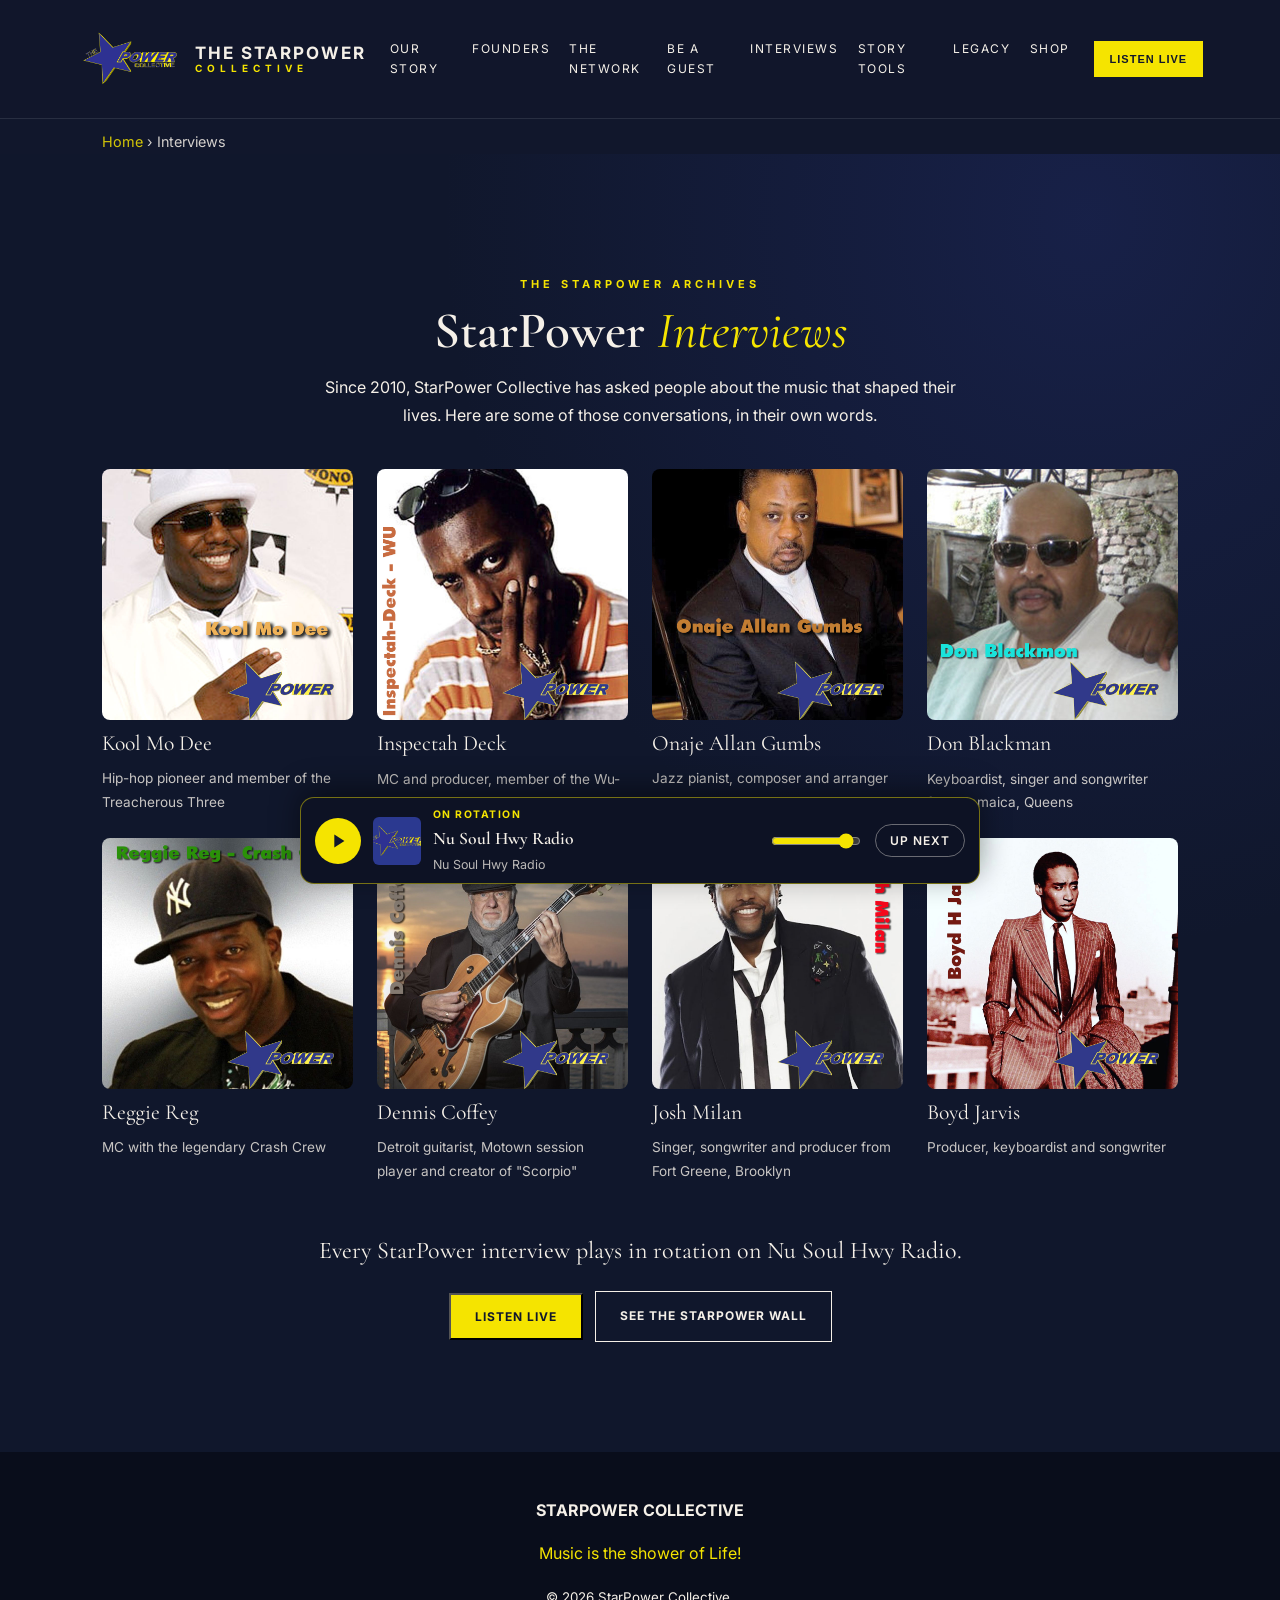
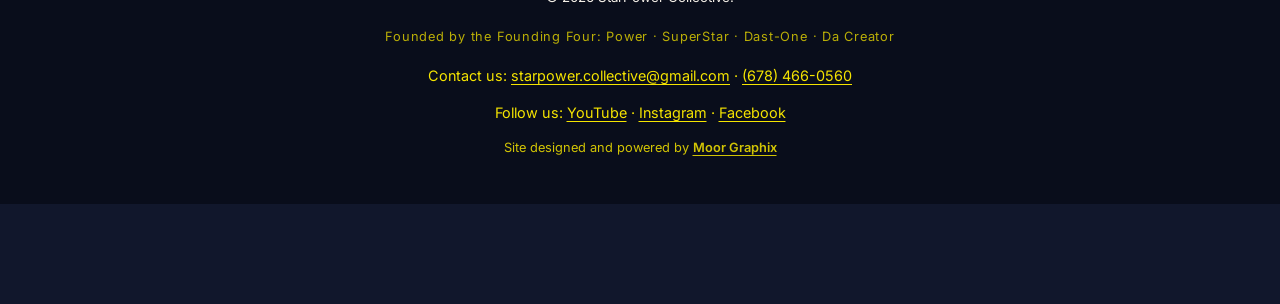
==== interviews/index.html @ 470904fc "Add Google verification file" ====
<!DOCTYPE html>
<html lang="en">
<head>
  <meta charset="UTF-8">
  <meta name="viewport" content="width=device-width, initial-scale=1">
  <title>Interviews | StarPower Collective</title>
  <meta name="description" content="StarPower Collective interviews with Kool Mo Dee, Inspectah Deck, Dennis Coffey, Don Blackman, Onaje Allan Gumbs and more: the music that shaped their lives, in their own words.">
  <link rel="canonical" href="https://starpowercollective.com/interviews/">
  <meta name="robots" content="index, follow, max-image-preview:large">
  <meta name="theme-color" content="#11172c">
  <meta property="og:type" content="website">
  <meta property="og:site_name" content="StarPower Collective">
  <meta property="og:url" content="https://starpowercollective.com/interviews/">
  <meta property="og:title" content="StarPower Collective Interviews">
  <meta property="og:description" content="StarPower Collective interviews with Kool Mo Dee, Inspectah Deck, Dennis Coffey, Don Blackman, Onaje Allan Gumbs and more: the music that shaped their lives, in their own words.">
  <meta property="og:image" content="https://starpowercollective.com/images/og-image.jpg">
  <meta name="twitter:card" content="summary_large_image">
  <meta name="twitter:title" content="StarPower Collective Interviews">
  <meta name="twitter:description" content="StarPower Collective interviews with Kool Mo Dee, Inspectah Deck, Dennis Coffey, Don Blackman, Onaje Allan Gumbs and more: the music that shaped their lives, in their own words.">
  <meta name="twitter:image" content="https://starpowercollective.com/images/og-image.jpg">
  <link rel="icon" type="image/png" href="/images/starp.png">
  <link rel="apple-touch-icon" href="/images/starp.png">
  <link rel="preconnect" href="https://fonts.googleapis.com">
  <link rel="preconnect" href="https://fonts.gstatic.com" crossorigin>
  <link href="https://fonts.googleapis.com/css2?family=Cormorant+Garamond:wght@400;600;700&family=Inter:wght@400;500;600;700&display=swap" rel="stylesheet">
  <link rel="stylesheet" href="/css/style.css">
  <link rel="stylesheet" href="/css/interviews.css">
  <script type="application/ld+json">
{
  "@context": "https://schema.org",
  "@graph": [
    {
      "@type": "CollectionPage",
      "@id": "https://starpowercollective.com/interviews/",
      "url": "https://starpowercollective.com/interviews/",
      "name": "StarPower Collective Interviews",
      "description": "StarPower Collective interviews with Kool Mo Dee, Inspectah Deck, Dennis Coffey, Don Blackman, Onaje Allan Gumbs and more: the music that shaped their lives, in their own words.",
      "isPartOf": {
        "@id": "https://starpowercollective.com/#website"
      }
    },
    {
      "@type": "ItemList",
      "itemListElement": [
        {
          "@type": "ListItem",
          "position": 1,
          "url": "https://starpowercollective.com/interviews/kool-mo-dee/",
          "name": "Kool Mo Dee"
        },
        {
          "@type": "ListItem",
          "position": 2,
          "url": "https://starpowercollective.com/interviews/inspectah-deck/",
          "name": "Inspectah Deck"
        },
        {
          "@type": "ListItem",
          "position": 3,
          "url": "https://starpowercollective.com/interviews/onaje-allan-gumbs/",
          "name": "Onaje Allan Gumbs"
        },
        {
          "@type": "ListItem",
          "position": 4,
          "url": "https://starpowercollective.com/interviews/don-blackman/",
          "name": "Don Blackman"
        },
        {
          "@type": "ListItem",
          "position": 5,
          "url": "https://starpowercollective.com/interviews/reggie-reg/",
          "name": "Reggie Reg"
        },
        {
          "@type": "ListItem",
          "position": 6,
          "url": "https://starpowercollective.com/interviews/dennis-coffey/",
          "name": "Dennis Coffey"
        },
        {
          "@type": "ListItem",
          "position": 7,
          "url": "https://starpowercollective.com/interviews/josh-milan/",
          "name": "Josh Milan"
        },
        {
          "@type": "ListItem",
          "position": 8,
          "url": "https://starpowercollective.com/interviews/boyd-jarvis/",
          "name": "Boyd Jarvis"
        }
      ]
    }
  ]
}
  </script>
</head>
<body class="guest-page-body">
  <header class="site-header">
    <a class="brand" href="/" aria-label="The StarPower Collective home">
      <img src="/images/star-power-logo.png" alt="StarPower Collective Logo" class="brand-logo">
      <span>THE STARPOWER <small>COLLECTIVE</small></span>
    </a>
    <button class="menu-toggle" aria-label="Open menu" aria-expanded="false">☰</button>
    <nav class="site-nav" aria-label="Main navigation">
      <a href="/#story">Our Story</a>
      <a href="/#founders">Founders</a>
      <a href="/#shows">The Network</a>
      <a href="/#be-a-guest">Be a Guest</a>
      <a href="/interviews/">Interviews</a>
      <a href="/#village">Story Tools</a>
      <a href="/#legacy">Legacy</a>
      <a href="/#shop">Shop</a>
    </nav>
    <button class="listen-live" type="button" data-radio-play>Listen Live</button>
  </header>
  <main>
    <nav class="guest-breadcrumb" aria-label="Breadcrumb"><a href="/">Home</a> <span aria-hidden="true">›</span> <span aria-current="page">Interviews</span></nav>
    <section class="guest-hub section" aria-labelledby="hub-title">
      <p class="eyebrow">THE STARPOWER ARCHIVES</p>
      <h1 id="hub-title">StarPower <em>Interviews</em></h1>
      <p class="guest-hub-intro">Since 2010, StarPower Collective has asked people about the music that shaped their lives. Here are some of those conversations, in their own words.</p>
      <ul class="guest-grid">
        <li class="guest-card">
          <a href="/interviews/kool-mo-dee/">
            <img src="/images/album-covers/KoolMoDee.jpg" alt="" width="1000" height="1000" loading="lazy">
            <span class="guest-card-name">Kool Mo Dee</span>
            <span class="guest-card-known">Hip-hop pioneer and member of the Treacherous Three</span>
          </a>
        </li>
        <li class="guest-card">
          <a href="/interviews/inspectah-deck/">
            <img src="/images/album-covers/Inspectah-Deck-WU.jpg" alt="" width="1000" height="1000" loading="lazy">
            <span class="guest-card-name">Inspectah Deck</span>
            <span class="guest-card-known">MC and producer, member of the Wu-Tang Clan</span>
          </a>
        </li>
        <li class="guest-card">
          <a href="/interviews/onaje-allan-gumbs/">
            <img src="/images/album-covers/Onaje-Allan-Gumbs.jpg" alt="" width="1000" height="1000" loading="lazy">
            <span class="guest-card-name">Onaje Allan Gumbs</span>
            <span class="guest-card-known">Jazz pianist, composer and arranger</span>
          </a>
        </li>
        <li class="guest-card">
          <a href="/interviews/don-blackman/">
            <img src="/images/album-covers/Don-Blackmon.jpg" alt="" width="1000" height="1000" loading="lazy">
            <span class="guest-card-name">Don Blackman</span>
            <span class="guest-card-known">Keyboardist, singer and songwriter from Jamaica, Queens</span>
          </a>
        </li>
        <li class="guest-card">
          <a href="/interviews/reggie-reg/">
            <img src="/images/album-covers/Reggie-Reg---Crash-Crew.jpg" alt="" width="1000" height="1000" loading="lazy">
            <span class="guest-card-name">Reggie Reg</span>
            <span class="guest-card-known">MC with the legendary Crash Crew</span>
          </a>
        </li>
        <li class="guest-card">
          <a href="/interviews/dennis-coffey/">
            <img src="/images/album-covers/Dennis-Coffey.jpg" alt="" width="1000" height="1000" loading="lazy">
            <span class="guest-card-name">Dennis Coffey</span>
            <span class="guest-card-known">Detroit guitarist, Motown session player and creator of &quot;Scorpio&quot;</span>
          </a>
        </li>
        <li class="guest-card">
          <a href="/interviews/josh-milan/">
            <img src="/images/album-covers/Josh-Milan.jpg" alt="" width="1000" height="1000" loading="lazy">
            <span class="guest-card-name">Josh Milan</span>
            <span class="guest-card-known">Singer, songwriter and producer from Fort Greene, Brooklyn</span>
          </a>
        </li>
        <li class="guest-card">
          <a href="/interviews/boyd-jarvis/">
            <img src="/images/album-covers/Boyd-H-Jarvis.jpg" alt="" width="1000" height="1000" loading="lazy">
            <span class="guest-card-name">Boyd Jarvis</span>
            <span class="guest-card-known">Producer, keyboardist and songwriter</span>
          </a>
        </li>
      </ul>
      <div class="guest-cta">
        <p>Every StarPower interview plays in rotation on Nu Soul Hwy Radio.</p>
        <button class="btn btn-gold" type="button" data-radio-play>Listen Live</button>
        <a class="btn btn-outline" href="/#wall">See the StarPower Wall</a>
      </div>
    </section>
  </main>
  <footer class="footer">
    <strong>STARPOWER COLLECTIVE</strong>
    <p>Music is the shower of Life!</p>
    <small>© <span id="year"></span> StarPower Collective.</small>
    <p class="founders-footer">Founded by the Founding Four: Power · SuperStar · Dast-One · Da Creator</p>
    <p class="footer-contact">Contact us: <a href="mailto:starpower.collective@gmail.com">starpower.collective@gmail.com</a> · <a href="tel:+16784660560">(678) 466-0560</a></p>
    <p class="footer-social">Follow us:
      <a href="https://www.youtube.com/@StarPowerCollective" target="_blank" rel="noopener">YouTube</a> ·
      <a href="https://www.instagram.com/starpower.collective_inc/" target="_blank" rel="noopener">Instagram</a> ·
      <a href="https://www.facebook.com/starpower.collective" target="_blank" rel="noopener">Facebook</a>
    </p>
    <p class="footer-credit">Site designed and powered by <a href="https://moorgraphix.com" target="_blank" rel="noopener">Moor Graphix</a></p>
  </footer>
  <aside class="np-bar" id="np-bar" aria-label="Nu Soul Hwy Radio player">
    <div class="np-panel" id="np-panel" hidden>
      <p class="np-panel-label">Up next</p>
      <p class="np-next">Loading…</p>
      <p class="np-panel-label">Recently played</p>
      <ol class="np-history"></ol>
      <a class="np-direct" href="https://streamer.radio.co/s8dd253f7b/listen" target="_blank" rel="noopener">Open the stream in a new tab</a>
    </div>
    <div class="np-main">
      <button class="np-play" type="button" aria-pressed="false" aria-label="Play Nu Soul Hwy Radio">
        <svg class="np-icon-play" viewBox="0 0 24 24" aria-hidden="true"><path d="M8 5v14l11-7z"/></svg>
        <svg class="np-icon-pause" viewBox="0 0 24 24" aria-hidden="true"><path d="M6 5h4v14H6zM14 5h4v14h-4z"/></svg>
      </button>
      <img class="np-art" src="/images/star-power-logo.png" alt="Nu Soul Hwy Radio logo" width="56" height="56">
      <div class="np-info">
        <p class="np-meta"><span class="np-badge">On Rotation</span><span class="np-eq" aria-hidden="true"><i></i><i></i><i></i></span></p>
        <p class="np-title">Nu Soul Hwy Radio</p>
        <p class="np-sub">Loading what's playing…</p>
      </div>
      <label class="np-vol-wrap"><span class="sr-only">Volume</span>
        <input class="np-volume" type="range" min="0" max="1" step="0.05" value="0.9">
      </label>
      <button class="np-toggle" type="button" aria-expanded="false" aria-controls="np-panel">Up next</button>
    </div>
    <p class="np-status sr-only" aria-live="polite"></p>
  </aside>
  <script>
    document.getElementById("year").textContent = new Date().getFullYear();
    (() => {
      const b = document.querySelector(".menu-toggle"), n = document.querySelector(".site-nav");
      if (!b || !n) return;
      b.addEventListener("click", () => {
        const open = n.classList.toggle("open");
        b.setAttribute("aria-expanded", String(open));
        b.setAttribute("aria-label", open ? "Close menu" : "Open menu");
      });
    })();
  </script>
  <script src="/js/radio-player.js" defer></script>
</body>
</html>
---- css/style.css ----
:root {
  --navy: #11172c;
  --royal: #2b3990;
  --gold: #f5e400;
  --ivory: #f5f0e8;
  --charcoal: #1e2832;
  --heading: "Cormorant Garamond", Georgia, serif;
  --body: "Inter", Arial, sans-serif;
}

.next-show-card {
  width: min(100%, 470px);
  margin-top: 28px;
  padding: 16px 18px;
  border: 1px solid rgba(245, 228, 0, .45);
  background: rgba(9, 13, 29, .72);
}

.next-show-card .eyebrow {
  margin: 0;
  font-size: 10px;
  letter-spacing: 2px;
}

.next-show-status {
  margin: 8px 0;
  font-weight: 600;
}

.next-show-reminder {
  color: var(--gold);
  font-size: 13px;
  font-weight: 700;
  text-decoration: underline;
  text-underline-offset: 3px;
}

.next-show-note {
  display: block;
  margin-top: 6px;
  color: #c9ccdc;
  font-size: 12px;
}

.show-countdown {
  display: flex;
  flex-wrap: wrap;
  gap: 6px 16px;
  margin: 12px 0;
  font-size: 12px;
}

.show-countdown strong { color: var(--gold); }

* { box-sizing: border-box; }

html { scroll-behavior: smooth; }

body {
  margin: 0;
  background: var(--navy);
  color: var(--ivory);
  font-family: var(--body);
  line-height: 1.7;
}

a { color: inherit; text-decoration: none; }

.site-header {
  position: fixed;
  z-index: 100;
  top: 0;
  left: 0;
  width: 100%;
  padding: 18px 6%;
  display: flex;
  justify-content: space-between;
  align-items: center;
  gap: 24px;
  background: rgba(17,23,44,.94);
  backdrop-filter: blur(14px);
  border-bottom: 1px solid rgba(255,255,255,.1);
}

.brand {
  display: flex;
  align-items: center;
  gap: 12px;
  font-size: 17px;
  font-weight: 700;
  letter-spacing: 2px;
  line-height: 1.1;
}

.brand small {
  display: block;
  font-size: 10px;
  letter-spacing: 5px;
  color: var(--gold);
}

.brand-star { color: var(--gold); font-size: 32px; }

.site-nav {
  display: flex;
  flex: 1;
  justify-content: flex-end;
  gap: clamp(12px, 1.5vw, 24px);
}

.site-nav a {
  font-size: 12px;
  text-transform: uppercase;
  letter-spacing: 1.5px;
}

.site-nav a:hover { color: var(--gold); }

.listen-live {
  flex: 0 0 auto;
  padding: 12px 16px;
  border: 0;
  cursor: pointer;
  background: var(--gold);
  color: #11172c;
  font-size: 11px;
  font-weight: 800;
  letter-spacing: 1px;
  text-align: center;
  text-transform: uppercase;
}

.listen-live:hover { background: white; }
.listen-live:focus-visible { outline: 3px solid white; outline-offset: 3px; }

.btn[data-radio-play] {
  font-family: inherit;
  cursor: pointer;
}

.menu-toggle {
  display: none;
  background: none;
  color: white;
  border: 0;
  font-size: 26px;
  cursor: pointer;
}

.hero {
  min-height: 100svh;
  display: flex;
  align-items: center;
  position: relative;
  padding: 195px 8% 100px;
  background:
  linear-gradient(
    90deg,
    rgba(9, 13, 29, 0.92) 0%,
    rgba(9, 13, 29, 0.72) 45%,
    rgba(9, 13, 29, 0.30) 100%
  ),
  url("../images/banner-2.jpg");
}

.hero-content { max-width: 850px; }

.eyebrow {
  color: var(--gold);
  letter-spacing: 4px;
  font-size: 11px;
  font-weight: 700;
  text-transform: uppercase;
}

h1, h2, h3 {
  font-family: var(--heading);
  line-height: 1.04;
}

h1 {
  font-size: clamp(64px, 9vw, 138px);
  margin: 22px 0;
  font-weight: 600;
}

h2 {
  font-size: clamp(48px, 6vw, 88px);
  margin: 15px 0 30px;
  font-weight: 600;
}

h1 em, h2 em {
  color: var(--gold);
  font-weight: 400;
}

.hero-lead {
  font-family: var(--heading);
  font-size: clamp(27px, 3vw, 43px);
}

.hero-description {
  max-width: 520px;
  color: #c9ccdc;
}

.hero-actions {
  display: flex;
  flex-wrap: wrap;
  gap: 16px;
  margin-top: 35px;
}

.btn {
  display: inline-block;
  padding: 14px 24px;
  font-size: 12px;
  font-weight: 700;
  letter-spacing: 1px;
  text-transform: uppercase;
  transition: .25s;
}

.btn-gold { background: var(--gold); color: #11172c; }
.btn-gold:hover { background: white; }

.btn-outline { border: 1px solid #aaa; }
.btn-outline:hover { background: white; color: var(--navy); }

.hero-bottom {
  position: absolute;
  bottom: 28px;
  left: 8%;
  color: #b8bed4;
  font-size: 10px;
  letter-spacing: 3px;
}

.section { padding: 110px 8%; }

.intro {
  background: var(--ivory);
  color: var(--navy);
  text-align: center;
}

.intro p:not(.eyebrow) {
  max-width: 680px;
  margin: 15px auto;
}

.intro .eyebrow { color: var(--royal); }

.text-link {
  display: inline-block;
  margin-top: 25px;
  color: var(--royal);
  font-weight: 700;
}

.network { background: #161d36; }

.cards {
  display: grid;
  grid-template-columns: repeat(3, 1fr);
  gap: 20px;
  margin-top: 50px;
}

.show-card {
  min-height: 300px;
  padding: 35px;
  background: #242e4c;
  border-top: 3px solid var(--gold);
  transition: transform .3s;
}

.show-card:hover { transform: translateY(-7px); }

.card-number {
  color: var(--gold);
  font-size: 11px;
  letter-spacing: 2px;
}

.show-card h3 { font-size: 38px; }

.show-card p { color: #c5c9d8; }

.legacy {
  background:
    linear-gradient(90deg, rgba(13,18,34,.97), rgba(13,18,34,.8)),
    radial-gradient(circle at 80% 50%, #66532c, transparent 55%);
}

.legacy-inner { max-width: 720px; }

.legacy-inner p:not(.eyebrow) {
  max-width: 570px;
  margin-bottom: 35px;
}

.contact {
  background: var(--ivory);
  color: var(--navy);
  text-align: center;
}

.contact .eyebrow { color: var(--royal); }
.contact h2 em { color: var(--royal); }

.footer {
  padding: 45px 8%;
  text-align: center;
  background: #090d1b;
}

.footer p { color: var(--gold); }

@media (max-width: 900px) {
  .site-header {
    gap: 12px;
    padding: 12px 4%;
  }

  .brand { gap: 8px; }
  .brand-logo { height: 48px; }
  .brand small { letter-spacing: 3px; }

  .menu-toggle {
    display: block;
    order: 3;
    padding: 4px;
    font-size: 24px;
  }

  .listen-live {
    order: 2;
    margin-left: auto;
    padding: 10px 12px;
    font-size: 10px;
  }

  .site-nav {
    display: none;
    position: absolute;
    top: 100%;
    left: 0;
    width: 100%;
    padding: 30px;
    background: var(--navy);
    flex-direction: column;
  }

  .site-nav.open { display: flex; }

  .cards { grid-template-columns: 1fr; }

  .section { padding: 75px 7%; }

  .hero {
    padding: 175px 7% 110px;
  }
}

@media (max-width: 600px) {
  .site-header { padding: 10px 4%; }
  .brand { font-size: 13px; letter-spacing: 1px; }
  .brand small { font-size: 9px; letter-spacing: 2.5px; }
  .brand-logo { height: 42px; max-width: 60px; }

  .hero { padding-top: 125px; }
}

@media (prefers-reduced-motion: reduce) {
  html { scroll-behavior: auto; }
  *, *::before, *::after { transition: none !important; }
}
.brand-logo {
  width: auto;
  height: 82px;
  max-width: 180px;
  object-fit: contain;
}

section[id] { scroll-margin-top: 110px; }

@media (max-width: 600px) {
  .brand-logo {
    height: 42px;
    max-width: 140px;
  }
}
/* STARPOWER INTERVIEW ARCHIVE */

.archive {
  background: #0d1428;
  color: var(--ivory);
}

.archive-heading {
  display: flex;
  justify-content: space-between;
  align-items: end;
  gap: 40px;
  margin-bottom: 45px;
}

.archive-heading h2 {
  margin-bottom: 0;
}

.archive-intro {
  max-width: 370px;
  color: #b9c0d2;
}

.sr-only {
  position: absolute;
  width: 1px;
  height: 1px;
  padding: 0;
  margin: -1px;
  overflow: hidden;
  clip: rect(0, 0, 0, 0);
  white-space: nowrap;
  border: 0;
}

@media (max-width: 800px) {
  .archive-heading {
    flex-direction: column;
    align-items: start;
  }

}
.featured-video {
  background: #151c33;
}

.video-container {
  width: 100%;
  max-width: 1100px;
  aspect-ratio: 16 / 9;
  margin: 35px auto;
}

.video-container iframe {
  width: 100%;
  height: 100%;
  border: 0;
}

/* ==========================================
   STARPOWER — COSMIC PORTRAIT GALLERY
   ========================================== */

.hero-gallery {
  position: absolute;
  top: 50%;
  right: 3%;
  transform: translateY(-43%);
  width: min(38vw, 520px);
  z-index: 2;
  pointer-events: none;
}

.hero-gallery[hidden] {
  display: none !important;
}

/* Borderless portrait floating over the stars */


.hero-gallery-frame {
  -webkit-mask-image: radial-gradient(
    ellipse 75% 70% at 50% 45%,
    black 10%,
    rgba(0, 0, 0, 0.85) 30%,
    rgba(0, 0, 0, 0.55) 50%,
    rgba(0, 0, 0, 0.20) 70%,
    transparent 75%
  );

  mask-image: radial-gradient(
    ellipse 75% 70% at 50% 45%,
    black 10%,
    rgba(0, 0, 0, 0.85) 30%,
    rgba(0, 0, 0, 0.55) 50%,
    rgba(0, 0, 0, 0.20) 70%,
    transparent 75%
  );
}


/* Original photographs remain unchanged */

#hero-portrait {
  display: block;
  width: 100%;
  height: 100%;
  object-fit: contain;
  object-position: center;

  opacity: 0;
  transform: scale(1.035);

  transition:
    opacity 1.4s ease-in-out,
    transform 5.5s ease-out;
}

#hero-portrait.visible {
  opacity: 1;
  transform: scale(1);
}

/* Subtle cinematic shading */

.hero-gallery-shade {
  position: absolute;
  inset: 0;
  background: linear-gradient(
    to bottom,
    transparent 55%,
    rgba(9,13,29,.25) 100%
  );
  pointer-events: none;
}

/* Guest name and archive identity */

.hero-gallery-caption {
  position: relative;
  z-index: 3;
  text-align: center;
  margin-top: -38px;
}

.hero-gallery-label {
  display: block;
  color: var(--gold);
  font-size: 10px;
  font-weight: 700;
  letter-spacing: 3px;
  text-transform: uppercase;
  text-shadow: 0 2px 12px rgba(0,0,0,.8);
}

#hero-guest-name {
  margin: 7px 0;
  font-family: var(--heading);
  font-size: clamp(34px, 3.5vw, 54px);
  font-weight: 500;
  line-height: 1.1;
  color: var(--ivory);
  text-shadow: 0 3px 18px rgba(0,0,0,.9);
}

.hero-gallery-line {
  display: block;
  width: 70px;
  height: 2px;
  margin: 15px auto;
  background: var(--gold);
}

/* Keep the main message above the portraits */

.hero-content {
  position: relative;
  z-index: 3;
  max-width: 58%;
}

/* Tablet and mobile */

@media (max-width: 900px) {
  .hero {
    flex-direction: column;
    align-items: flex-start;
    padding-bottom: 110px;
  }

  .hero-content {
    max-width: 100%;
  }

  .hero-gallery {
    position: relative;
    top: auto;
    right: auto;
    transform: none;
    width: min(100%, 420px);
    margin: 35px auto 0;
  }

  .hero-gallery-caption {
    margin-top: -25px;
  }
}

/* Accessibility */

@media (prefers-reduced-motion: reduce) {
  #hero-portrait {
    transition: none;
    transform: none;
  }
}

/* ===================================
   STARPOWER — THE VILLAGE GATEWAY
=================================== */

.village-gateway {
  background: #10182c;
  color: var(--ivory);
}

.village-heading {
  max-width: 850px;
  margin: 0 auto 55px;
  text-align: center;
}

.village-heading h2 {
  margin-bottom: 20px;
}

.village-heading > p:last-child {
  color: #c9ccdc;
}

.village-paths {
  display: grid;
  grid-template-columns: repeat(2, minmax(0, 1fr));
  gap: 28px;
}

.village-card {
  min-width: 0;
  background: #202a44;
  border: 1px solid rgba(245,228,0,.16);
  overflow: hidden;
  transition: transform .3s, border-color .3s;
}

.village-card:hover {
  transform: translateY(-5px);
  border-color: var(--gold);
}

.village-card-art {
  min-height: 215px;
  padding: 24px;
  display: flex;
  flex-direction: column;
  justify-content: space-between;
  color: var(--gold);
  font-size: 11px;
  letter-spacing: 3px;
}

.family-art {
  background:
    radial-gradient(circle at 75% 40%,
      rgba(201,168,76,.32),transparent 55%),
    linear-gradient(135deg,#353047,#10182c);
}

.music-art {
  background:
    radial-gradient(circle at 65% 45%,
      rgba(64,92,171,.6),transparent 60%),
    linear-gradient(135deg,#252d59,#10182c);
}

.village-art-symbol {
  align-self: center;
  font-size: 95px;
  line-height: 1;
  color: var(--gold);
  opacity: .85;
}

.village-card-body {
  padding: 38px;
}

.village-card-body h3 {
  font-size: clamp(40px,4vw,60px);
  margin: 15px 0 20px;
}

.village-card-body > p:not(.eyebrow) {
  color: #cbd0df;
  min-height: 90px;
}

.village-card .btn {
  margin-top: 22px;
}

.village-gateway button {
  cursor: pointer;
  font-family: var(--body);
}

.village-experience {
  margin-top: 35px;
  padding: clamp(24px,5vw,55px);
  background: #1b2540;
  border-top: 3px solid var(--gold);
}

.village-experience[hidden] {
  display: none;
}

.village-experience h3 {
  font-size: clamp(36px,5vw,60px);
  margin: 12px 0 20px;
}

.village-close {
  float: right;
  padding: 8px 12px;
  border: 1px solid #7d8498;
  background: transparent;
  color: white;
}

.legacy-questions {
  margin: 30px 0;
  padding-left: 25px;
}

.legacy-questions li {
  margin-bottom: 13px;
  padding-left: 8px;
}

#soundtrack-form {
  max-width: 650px;
}

#soundtrack-form label {
  display: block;
  margin: 22px 0 7px;
  font-weight: 600;
}

#soundtrack-form input,
#soundtrack-form textarea {
  display: block;
  width: 100%;
  padding: 14px;
  background: #111a30;
  border: 1px solid #68728a;
  border-radius: 0;
  color: white;
  font: inherit;
}

#soundtrack-form textarea {
  min-height: 85px;
  resize: vertical;
}

#soundtrack-form .btn {
  margin-top: 30px;
}

.village-gateway button:focus-visible,
.village-gateway input:focus-visible,
.village-gateway textarea:focus-visible {
  outline: 3px solid var(--gold);
  outline-offset: 3px;
}

.village-footnote {
  margin-top: 25px;
  color: #cbd0df;
  font-size: 13px;
}

@media (max-width: 800px) {
  .village-paths {
    grid-template-columns: 1fr;
  }

  .village-card-body {
    padding: 28px;
  }

  .village-card-body > p:not(.eyebrow) {
    min-height: auto;
  }
}

@media (prefers-reduced-motion: reduce) {
  .village-card {
    transition: none;
  }
}

@media print {
  body * {
    visibility: hidden !important;
  }

  #legacy-experience,
  #legacy-experience * {
    visibility: visible !important;
  }

  #legacy-experience {
    display: block !important;
    position: absolute;
    left: 0;
    top: 0;
    width: 100%;
    padding: 20px;
    background: white !important;
    color: black !important;
    border: none;
  }

  #legacy-experience .eyebrow,
  #legacy-experience .village-footnote {
    color: black !important;
  }

  #legacy-experience button {
    display: none !important;
  }
}

/* =====================================
   STARPOWER — OUR CREATIVE UNIVERSE
===================================== */

.creative-universe {
  position: relative;
  overflow: hidden;
  padding: 100px 6%;
  color: #f5f0e8;
  background:
    radial-gradient(ellipse at 50% 15%,
      rgba(46, 67, 116, .32),
      transparent 55%),
    #10172c;
}

.universe-intro {
  max-width: 760px;
  margin: 0 auto 65px;
  text-align: center;
}

.universe-eyebrow,
.universe-kicker {
  display: block;
  color: #f5e400;
  font-size: 11px;
  font-weight: 700;
  letter-spacing: 2.5px;
  text-transform: uppercase;
}

.universe-intro h2 {
  margin: 18px 0;
  font-size: clamp(42px, 6vw, 78px);
  line-height: 1.08;
}

.universe-intro h2 em {
  color: #f5e400;
  font-weight: 400;
}

.universe-intro > p:last-child {
  color: #c8cddd;
  line-height: 1.8;
}

.universe-umbrella,
.universe-broadcast,
.universe-legacy {
  max-width: 1100px;
  margin-left: auto;
  margin-right: auto;
}

.universe-umbrella {
  display: grid;
  grid-template-columns: minmax(0, .9fr) minmax(0, 1.1fr);
  align-items: center;
  gap: 45px;
  padding: 30px;
  background: rgba(255,255,255,.045);
  border: 1px solid rgba(245,228,0,.2);
}

.universe-logo-panel {
  padding: 20px;
  background: #f5f0e8;
  display: flex;
  align-items: center;
  justify-content: center;
}

.universe-logo-panel img {
  display: block;
  width: 100%;
  max-width: 340px;
  height: auto;
  object-fit: contain;
}

.universe-umbrella-copy h3,
.universe-card h3,
.universe-legacy-copy h3 {
  margin: 14px 0 20px;
  font-size: clamp(32px, 3.6vw, 50px);
  line-height: 1.12;
}

.universe-umbrella-copy p,
.universe-card p,
.universe-legacy-copy p {
  color: #cbd0df;
  line-height: 1.8;
}

.universe-role {
  display: inline-block;
  margin-top: 20px;
  color: #e8d6a4;
  font-style: italic;
}

.universe-connector {
  display: flex;
  flex-direction: column;
  align-items: center;
  justify-content: center;
  height: 100px;
}

.universe-connector > span:not(.universe-star) {
  width: 1px;
  height: 35px;
  background: rgba(245,228,0,.5);
}

.universe-star {
  color: #f5e400;
  font-size: 23px;
  line-height: 1;
}

.universe-broadcast {
  display: grid;
  grid-template-columns: repeat(2, minmax(0, 1fr));
  gap: 24px;
}

.universe-card {
  padding: 40px;
  background: #1d2945;
  border: 1px solid rgba(255,255,255,.12);
}

.universe-card-featured {
  border-color: rgba(245,228,0,.45);
}

.universe-icon {
  display: grid;
  place-items: center;
  width: 64px;
  height: 64px;
  margin-bottom: 25px;
  border: 1px solid rgba(245,228,0,.5);
  border-radius: 50%;
  color: #f5e400;
  font-size: 34px;
}

.universe-relationship-note {
  margin: 25px auto 0;
  color: #cbd0df;
  font-size: 13px;
  text-align: center;
}

.universe-link {
  display: inline-flex;
  align-items: center;
  gap: 12px;
  margin-top: 24px;
  color: #f5e400;
  font-weight: 700;
  text-decoration: none;
  border-bottom: 1px solid currentColor;
  padding-bottom: 6px;
  border-top: 0;
  border-left: 0;
  border-right: 0;
  background: transparent;
  font: inherit;
  cursor: pointer;
}

.universe-link:hover {
  color: #fff;
}

.universe-link:focus-visible {
  outline: 3px solid #f5e400;
  outline-offset: 5px;
}

.universe-legacy {
  display: grid;
  grid-template-columns: minmax(0, .8fr) minmax(0, 1.2fr);
  align-items: center;
  gap: 45px;
  padding: 40px;
  background: linear-gradient(
    125deg, #2a2a43, #17233c
  );
  border: 1px solid rgba(245,228,0,.3);
}

.universe-legacy-art {
  display: grid;
  place-items: center;
  min-height: 320px;
  background:
    radial-gradient(circle,
      rgba(245,228,0,.13),
      transparent 65%),
    #111a30;
}

.universe-legacy-symbol {
  color: #e8d6a4;
  font-size: clamp(110px, 15vw, 200px);
  font-family: Georgia, serif;
}

.universe-closing {
  margin: 75px auto 0;
  text-align: center;
  font-family: Georgia, serif;
  font-size: clamp(26px, 3.5vw, 44px);
  line-height: 1.5;
}

.universe-closing em {
  color: #f5e400;
}

@media (max-width: 800px) {
  .creative-universe {
    padding: 70px 5%;
  }

  .universe-umbrella,
  .universe-broadcast,
  .universe-legacy {
    grid-template-columns: 1fr;
  }

  .universe-umbrella,
  .universe-legacy {
    padding: 22px;
    gap: 25px;
  }

  .universe-card {
    padding: 28px;
  }

  .universe-legacy-art {
    min-height: 200px;
  }

  .universe-intro {
    margin-bottom: 40px;
  }
}

/* CREATIVE UNIVERSE — OFFICIAL BRAND LOGOS */

.universe-brand-logo {
  display: flex;
  align-items: center;
  justify-content: center;
  height: 145px;
  margin-bottom: 25px;
  padding: 15px;
}

.universe-brand-logo img {
  display: block;
  width: 100%;
  max-width: 260px;
  max-height: 125px;
  height: auto;
  object-fit: contain;
}

.universe-legacy-logo {
  display: block;
  width: 100%;
  max-width: 300px;
  max-height: 270px;
  height: auto;
  object-fit: contain;
}

@media (max-width: 800px) {
  .universe-brand-logo {
    height: 120px;
  }

  .universe-brand-logo img {
    max-height: 105px;
  }

  .universe-legacy-logo {
    max-width: 240px;
  }
}

/* STARPOWER — CREATIVE UNIVERSE REFINEMENTS */

.universe-broadcast {
  align-items: stretch;
}

.universe-card {
  display: flex;
  flex-direction: column;
}

.universe-brand-logo {
  height: 165px;
  padding: 8px;
  margin-bottom: 22px;
}

.universe-brand-logo img {
  max-width: 310px;
  max-height: 155px;
  width: 100%;
  height: 100%;
  object-fit: contain;
}

/* Keep the interview link aligned toward the bottom */
.universe-card .universe-link {
  margin-top: auto;
  align-self: flex-start;
  padding-top: 22px;
}

/* Immoortal Souls presentation */
.universe-legacy-art {
  min-height: 280px;
  background: transparent;
}

.universe-legacy-logo {
  max-width: 340px;
  max-height: 300px;
  width: 100%;
  height: auto;
  object-fit: contain;
}

/* Responsive adjustments */
@media (max-width: 800px) {
  .universe-brand-logo {
    height: 135px;
  }

  .universe-brand-logo img {
    max-height: 125px;
  }

  .universe-legacy-art {
    min-height: 200px;
  }
}

/* STARPOWER ARCHIVE — LINK VISIBILITY */

#interviews a {
  color: #f5e400;
}

#interviews a:hover {
  color: #ffffff;
}

#interviews a:focus-visible {
  outline: 2px solid #f5e400;
  outline-offset: 4px;
}

/* STARPOWER — AUDIO INTERVIEW CARD */

.archive-audio-card {
  display: grid;
  grid-template-columns: 220px minmax(0, 1fr);
  gap: 30px;
  align-items: center;
  padding: 28px;
  margin: 35px 0;
  background: #202a43;
  border-bottom: 3px solid #f5e400;
}

.archive-audio-image img {
  display: block;
  width: 100%;
  aspect-ratio: 4 / 5;
  object-fit: cover;
}

.archive-audio-label {
  color: #f5e400;
  font-size: 11px;
  font-weight: 700;
  letter-spacing: 2px;
}

.archive-audio-content h3 {
  margin: 15px 0;
  color: #f5f0e8;
  font-size: clamp(32px, 4vw, 50px);
}

.archive-audio-content p {
  color: #cbd0df;
  line-height: 1.7;
}

.archive-audio-player {
  margin-top: 25px;
}

.archive-audio-player audio {
  display: block;
  width: 100%;
  max-width: 550px;
}

.archive-audio-note {
  margin-top: 12px;
  font-size: 12px;
  opacity: .8;
}

@media (max-width: 700px) {
  .archive-audio-card {
    grid-template-columns: 1fr;
    padding: 20px;
  }

  .archive-audio-image img {
    max-height: 320px;
    object-position: center 25%;
  }
}

/* Curated video player buttons */
.sp-video-card button.sp-video-link {
  width: 100%;
  padding: 0;
  border: 0;
  background: transparent;
  text-align: left;
  cursor: pointer;
  font: inherit;
}

.sp-video-card button.sp-video-link:focus-visible {
  outline: 3px solid #f5e400;
  outline-offset: 3px;
}

.sp-video-card button.sp-video-link:disabled {
  opacity: 1;
}

.sp-video-card button.sp-video-link:hover .sp-video-play {
  background: rgba(0, 0, 0, .35);
}

/* =========================================
   STARPOWER COLLECTIVE
   VOICES OF THE VILLAGE — GALLERY FIX
========================================= */

#interviews .sp-curated-archive {
  width: 100%;
  max-width: 1200px;
  margin: 40px auto 70px;
}

#interviews .sp-video-toolbar {
  display: flex;
  justify-content: space-between;
  align-items: center;
  gap: 24px;
  margin-bottom: 30px;
}

#sp-curated-search {
  width: 100%;
  max-width: 520px;
  padding: 16px 20px;
  background: #202a43;
  border: 1px solid #48516b;
  border-radius: 6px;
  color: #f5f0e8;
  font-size: 15px;
}

#sp-curated-search:focus-visible,
#sp-curated-grid .sp-video-link:focus-visible,
.sp-video-watch-link:focus-visible,
.sp-video-dialog-close:focus-visible,
.sp-video-fallback a:focus-visible {
  outline: 2px solid var(--gold);
  outline-offset: 3px;
}

#sp-curated-count {
  color: #f5e400;
  font-size: 13px;
  font-weight: 600;
  white-space: nowrap;
}

/* Force proper gallery layout */
#sp-curated-grid {
  display: grid !important;
  grid-template-columns:
    repeat(3, minmax(0, 1fr)) !important;
  gap: 28px !important;
  width: 100%;
  align-items: start;
}

/* Video cards */
#sp-curated-grid .sp-video-card {
  display: block;
  min-width: 0;
  width: 100%;
  background: #202a43;
  border-radius: 10px;
  overflow: hidden;
  border-bottom: 3px solid #f5e400;
  transition: transform .25s ease;
}

#sp-curated-grid .sp-video-card:hover {
  transform: translateY(-4px);
}

#sp-curated-grid .sp-video-link {
  display: block;
  width: 100%;
  padding: 0;
  background: transparent;
  border: 0;
  color: #f5f0e8;
  text-align: left;
  cursor: pointer;
  font: inherit;
}

#sp-curated-grid .sp-video-link:hover .sp-video-play {
  background: rgba(0, 0, 0, .35);
}

#sp-curated-grid .sp-video-thumb {
  position: relative;
  width: 100%;
  aspect-ratio: 16 / 9;
  overflow: hidden;
  background: #080d1a;
}

#sp-curated-grid .sp-video-thumb img {
  display: block;
  width: 100%;
  height: 100%;
  object-fit: cover;
}

#sp-curated-grid .sp-video-play {
  position: absolute;
  inset: 0;
  display: grid;
  place-items: center;
  color: #f5e400;
  font-size: 48px;
  background: rgba(0,0,0,.15);
}

#sp-curated-grid .sp-video-body {
  padding: 20px;
}

#sp-curated-grid .sp-video-label {
  display: block;
  color: #f5e400;
  font-size: 11px;
  font-weight: 700;
  letter-spacing: 1.5px;
  text-transform: uppercase;
}

#sp-curated-grid .sp-video-title {
  margin: 12px 0 0;
  color: #f5f0e8;
  font-family: 'Inter', sans-serif;
  font-size: 19px;
  font-weight: 600;
  line-height: 1.4;
}

#sp-curated-grid .sp-video-description {
  margin: 12px 0 0;
  color: #c4cad7;
  font-size: 14px;
  line-height: 1.6;
}

.sp-video-watch-link {
  display: inline-block;
  margin: 0 20px 20px;
  color: #f5e400;
  font-weight: 600;
  text-decoration: underline;
  text-underline-offset: 3px;
}

.sp-video-empty {
  margin: 28px 0 0;
  color: #c4cad7;
}

.sp-video-dialog {
  width: min(1000px, calc(100vw - 32px));
  max-width: none;
  max-height: calc(100vh - 32px);
  padding: 24px;
  overflow: auto;
  border: 1px solid #48516b;
  border-radius: 10px;
  background: #0d1428;
  color: #f5f0e8;
}

.sp-video-dialog::backdrop {
  background: rgba(3, 7, 18, .82);
}

.sp-video-dialog-header {
  display: flex;
  justify-content: space-between;
  align-items: start;
  gap: 20px;
  margin-bottom: 18px;
}

.sp-video-dialog-header h2 {
  margin: 0;
  font-family: 'Inter', sans-serif;
  font-size: clamp(18px, 3vw, 26px);
  line-height: 1.35;
}

.sp-video-dialog-close {
  flex: 0 0 auto;
  padding: 10px 14px;
  border: 1px solid #48516b;
  border-radius: 4px;
  background: #202a43;
  color: #f5f0e8;
  font: inherit;
  cursor: pointer;
}

.sp-video-player {
  width: 100%;
  aspect-ratio: 16 / 9;
  background: #080d1a;
}

.sp-video-player iframe {
  display: block;
  width: 100%;
  height: 100%;
  border: 0;
}

.sp-video-fallback {
  margin: 16px 0 0;
  color: #c4cad7;
}

.sp-video-fallback a {
  color: #f5e400;
}

/* Tablet */
@media (max-width: 900px) {
  #sp-curated-grid {
    grid-template-columns:
      repeat(2, minmax(0, 1fr)) !important;
  }
}

/* Mobile */
@media (max-width: 600px) {
  #sp-curated-grid {
    grid-template-columns: 1fr !important;
  }

  #interviews .sp-video-toolbar {
    flex-direction: column;
    align-items: stretch;
  }

  .sp-video-dialog {
    padding: 16px;
  }
}

/* =====================================
   STARPOWER — BE A GUEST
===================================== */

.guest-hub {
  background:
    radial-gradient(ellipse at 85% 5%, rgba(43, 57, 144, .28), transparent 42%),
    #10172c;
}

.guest-hub-heading {
  max-width: 820px;
  margin: 0 auto 55px;
  text-align: center;
}

.guest-hub-heading > p:not(.eyebrow) {
  max-width: 690px;
  margin: 16px auto;
  color: #c9ccdc;
}

.guest-steps {
  display: grid;
  grid-template-columns: repeat(2, minmax(0, 1fr));
  gap: 24px;
  max-width: 1180px;
  margin: 0 auto;
}

.guest-step {
  min-width: 0;
  padding: clamp(24px, 4vw, 42px);
  border: 1px solid rgba(245, 228, 0, .22);
  background: rgba(255, 255, 255, .035);
}

.guest-step h3 {
  margin: 12px 0;
  font-size: clamp(30px, 4vw, 44px);
}

.guest-step p,
.guest-step li {
  color: #cbd0df;
}

.guest-step li + li { margin-top: 6px; }

.guest-step-number {
  color: var(--gold);
  font-size: 11px;
  font-weight: 700;
  letter-spacing: 2px;
}

.guest-practice,
.guest-application {
  grid-column: 1 / -1;
}

.practice-progress {
  margin-bottom: 6px;
  color: var(--gold) !important;
  font-size: 13px;
  font-weight: 700;
}

#practice-progress-bar {
  display: block;
  width: 100%;
  height: 8px;
  margin-bottom: 20px;
  accent-color: var(--gold);
}

.practice-question {
  font-family: var(--heading);
  font-size: clamp(24px, 3vw, 36px);
  color: var(--ivory) !important;
}

.guest-practice label,
#guest-application label {
  display: block;
  margin: 16px 0 7px;
  color: var(--ivory);
  font-size: 14px;
  font-weight: 600;
}

#practice-answer,
#guest-application input:not([type="checkbox"]),
#guest-application textarea {
  display: block;
  width: 100%;
  padding: 13px 15px;
  border: 1px solid #59647e;
  border-radius: 2px;
  background: #111a30;
  color: var(--ivory);
  font: inherit;
}

#practice-answer,
#guest-application textarea { resize: vertical; }

#practice-answer:focus-visible,
#guest-application input:focus-visible,
#guest-application textarea:focus-visible,
#guest-application button:focus-visible,
.practice-controls button:focus-visible {
  outline: 3px solid var(--gold);
  outline-offset: 3px;
}

.practice-controls {
  display: flex;
  flex-wrap: wrap;
  align-items: center;
  gap: 12px;
  margin-top: 20px;
}

.practice-controls .btn { cursor: pointer; }
.practice-controls .btn:disabled {
  cursor: not-allowed;
  opacity: .5;
}

.practice-reset {
  padding: 10px 12px;
  border: 0;
  background: transparent;
  color: var(--gold);
  font: inherit;
  text-decoration: underline;
  text-underline-offset: 3px;
  cursor: pointer;
}

.guest-form-grid {
  display: grid;
  grid-template-columns: repeat(2, minmax(0, 1fr));
  gap: 4px 20px;
}

.guest-form-wide { grid-column: 1 / -1; }

#guest-application .guest-consent {
  display: flex;
  align-items: flex-start;
  gap: 10px;
  margin: 24px 0;
  font-weight: 400;
}

#guest-application .guest-consent input {
  flex: 0 0 auto;
  width: 18px;
  height: 18px;
  margin: 3px 0 0;
  accent-color: var(--gold);
}

.guest-form-status {
  margin-bottom: 0;
  font-size: 13px;
}

.shop {
  text-align: center;
  background:
    radial-gradient(ellipse at 50% 0, rgba(43, 57, 144, .22), transparent 55%),
    var(--navy);
}

.shop-intro {
  max-width: 560px;
  margin: 0 auto 2.5rem;
  color: var(--ivory);
  opacity: .85;
}

.shop-grid {
  display: grid;
  grid-template-columns: repeat(auto-fit, minmax(min(280px, 100%), 1fr));
  gap: 1.5rem;
  max-width: 900px;
  margin: 0 auto;
  text-align: left;
}

.shop-card {
  min-width: 0;
  padding: 1.75rem;
  border: 1px solid rgba(245, 228, 0, .25);
  border-radius: 16px;
  background: rgba(43, 57, 144, .18);
}

.shop-card .shopify-buy-frame--product {
  width: 100% !important;
  max-width: 100% !important;
}

.shop-card h3 {
  margin: 0 0 .5rem;
  color: var(--ivory);
  font-family: var(--heading);
  font-size: 1.6rem;
}

.shop-price {
  color: var(--gold);
  font-size: 1.1rem;
  font-weight: 700;
}

.shop-note {
  margin-top: 1rem;
  font-size: .8rem;
  opacity: .75;
}

.shop-card--soon {
  border-style: dashed;
  opacity: .7;
}

.shopify-status {
  color: #cbd0df;
  font-size: 13px;
}

.shop-card.shopify-buy-loaded .shop-fallback,
.shop-card.shopify-buy-loaded .shopify-status {
  display: none;
}

.guest-step > .btn { margin-top: 12px; }

.contact-listen-link {
  margin-left: 12px;
  border-color: var(--navy);
  color: var(--navy);
  font-family: inherit;
  cursor: pointer;
}

.radio-player {
  position: fixed;
  z-index: 120;
  right: max(20px, 4vw);
  bottom: 20px;
  width: min(440px, calc(100vw - 32px));
  padding: 20px;
  border: 1px solid rgba(245, 228, 0, .55);
  border-radius: 8px;
  background: #10172c;
  box-shadow: 0 12px 42px rgba(0, 0, 0, .55);
}

.radio-player[hidden] { display: none; }

.radio-player-heading {
  display: flex;
  justify-content: space-between;
  align-items: start;
  gap: 16px;
}

.radio-player-heading .eyebrow {
  margin: 0;
  font-size: 10px;
  letter-spacing: 2px;
}

.radio-player-heading h2 {
  margin: 4px 0 12px;
  font-family: var(--heading);
  font-size: 30px;
}

.radio-player-close {
  width: 36px;
  height: 36px;
  border: 1px solid #59647e;
  background: transparent;
  color: var(--ivory);
  font-size: 24px;
  line-height: 1;
  cursor: pointer;
}

#radio-stream { display: block; width: 100%; }

.radio-player-status {
  margin: 10px 0 4px;
  color: #cbd0df;
  font-size: 13px;
}

.radio-player-fallback {
  color: var(--gold);
  font-size: 13px;
  text-decoration: underline;
  text-underline-offset: 3px;
}

.radio-player button:focus-visible,
.radio-player a:focus-visible,
.universe-link:focus-visible {
  outline: 3px solid var(--gold);
  outline-offset: 3px;
}

.site-nav a:focus-visible,
.contact .btn:focus-visible,
.next-show-reminder:focus-visible {
  outline: 3px solid white;
  outline-offset: 3px;
}

@media (max-width: 900px) {
  .brand-logo { height: 48px; }

  .guest-steps { grid-template-columns: 1fr; }
  .guest-practice,
  .guest-application { grid-column: auto; }
}

@media (max-width: 600px) {
  .guest-form-grid { grid-template-columns: 1fr; }
  .guest-form-wide { grid-column: auto; }
  .contact-listen-link { margin: 12px 0 0; }
}

.story-title em {
  color: var(--gold);
}

.story-origin {
  display: grid;
  grid-template-columns: minmax(0, 1fr) minmax(0, 1.15fr);
  align-items: center;
  gap: clamp(24px, 5vw, 64px);
  max-width: 1120px;
  margin: 42px auto 0;
  text-align: left;
}

.story-origin-image img {
  display: block;
  width: 100%;
  max-width: 100%;
  height: auto;
  filter: drop-shadow(0 8px 18px rgba(245, 228, 0, .24));
}

.story-origin-copy {
  min-width: 0;
}

.story-origin-copy p {
  margin: 0 0 16px;
  color: var(--ivory);
}

.story-origin-copy .story-start-label {
  margin-bottom: 12px;
  color: var(--gold);
  font-size: .78rem;
  font-weight: 700;
  letter-spacing: .14em;
}

.story-quote {
  margin: 26px 0 0;
  color: var(--gold);
  font-family: var(--heading);
  font-size: clamp(1.7rem, 3vw, 2.3rem);
  font-weight: 600;
  line-height: 1.2;
}

.story-crew {
  max-width: 960px;
  margin: 56px auto 0;
}

.story-crew-title {
  margin: 0;
  color: var(--ivory);
  font-family: var(--heading);
  font-size: 2rem;
  text-align: center;
}

.story-crew-image {
  display: block;
  width: 100%;
  max-width: 520px;
  margin: 20px auto 28px;
  filter: drop-shadow(0 8px 18px rgba(245, 228, 0, .24));
}

.story-crew-list {
  display: grid;
  grid-template-columns: repeat(4, minmax(0, 1fr));
  gap: 20px;
  margin: 0;
  padding: 0;
  list-style: none;
}

.story-crew-member {
  min-width: 0;
  text-align: center;
}

.story-crew-nickname,
.story-crew-name {
  display: block;
}

.story-crew-nickname {
  color: var(--gold);
  font-family: var(--heading);
  font-size: clamp(1.65rem, 3vw, 2.2rem);
  font-weight: 700;
  line-height: 1.1;
}

.story-crew-name {
  margin-top: 5px;
  color: var(--ivory);
  font-size: .9rem;
}

.story-actions {
  display: flex;
  flex-wrap: wrap;
  justify-content: center;
  gap: 14px;
  margin-top: 36px;
}

@media (max-width: 767px) {
  .story-origin {
    grid-template-columns: minmax(0, 1fr);
    gap: 24px;
  }

  .story-origin-image {
    width: min(100%, 520px);
    margin: 0 auto;
  }

  .story-crew-list {
    grid-template-columns: repeat(2, minmax(0, 1fr));
    gap: 20px 14px;
  }
}

@media (max-width: 420px) {
  .story-crew-list {
    gap: 18px 8px;
  }

  .story-crew-nickname {
    font-size: 1.55rem;
  }
}

.founders { background: var(--navy); color: var(--ivory); text-align: center; }
.founders .eyebrow { color: var(--gold); }
.founders-title { font-family: var(--heading); color: var(--ivory); font-size: clamp(2.2rem, 5vw, 3.6rem); line-height: 1.1; margin: 0 0 1.25rem; }
.founders-title em { color: var(--gold); font-style: italic; }
.founders-intro { max-width: 680px; margin: 0 auto 2.5rem; line-height: 1.7; opacity: .9; }
.founders-group { display: block; width: 100%; max-width: 560px; height: auto; margin: 0 auto 3.5rem; filter: drop-shadow(0 8px 24px rgba(245, 228, 0, .25)); }

.founders-grid { list-style: none; padding: 0; margin: 0 auto; max-width: 1200px; display: grid; gap: 1.5rem; grid-template-columns: 1fr; }
@media (min-width: 600px) { .founders-grid { grid-template-columns: repeat(2, 1fr); } }
@media (min-width: 1024px) { .founders-grid { grid-template-columns: repeat(4, 1fr); } }

.founders-card { background: rgba(43, 57, 144, .22); border: 1px solid rgba(245, 228, 0, .25); border-radius: 16px; padding: 2rem 1.5rem; display: flex; flex-direction: column; align-items: center; }
.founders-photo { position: relative; width: 140px; height: 140px; border-radius: 50%; overflow: hidden; margin-bottom: 1.25rem; border: 3px solid var(--gold); background: var(--royal); }
.founders-photo img { position: absolute; inset: 0; width: 100%; height: 100%; object-fit: cover; }
.founders-initials { position: absolute; inset: 0; display: grid; place-items: center; font-family: var(--heading); font-size: 2.6rem; font-weight: 600; color: var(--gold); }
.founders-nickname { font-family: var(--heading); color: var(--gold); font-size: 1.9rem; margin: 0; line-height: 1.1; }
.founders-name { color: var(--ivory); font-weight: 600; margin: .35rem 0 0; }
.founders-label { font-size: .72rem; letter-spacing: .16em; text-transform: uppercase; color: var(--ivory); opacity: .7; margin: .5rem 0 1rem; }
.founders-bio { font-size: .95rem; line-height: 1.6; color: var(--ivory); opacity: .85; margin: 0; }

.founders-vision { max-width: 1000px; margin: 3.5rem auto 0; }
.founders-vision-title { font-family: var(--heading); color: var(--ivory); font-size: 1.8rem; margin: 0 0 1.5rem; }
.founders-brands { list-style: none; padding: 0; margin: 0; display: grid; gap: 1rem; grid-template-columns: repeat(auto-fit, minmax(200px, 1fr)); }
.founders-brand { border: 1px solid rgba(245, 240, 232, .2); border-radius: 12px; padding: 1.25rem 1rem; display: flex; flex-direction: column; gap: .35rem; }
.founders-brand strong { color: var(--gold); font-family: var(--heading); font-size: 1.3rem; }
.founders-brand span { font-size: .8rem; color: var(--ivory); opacity: .75; }

.founders-credit { max-width: 680px; margin: 0 auto 1.5rem; font-style: italic; }
.founders-footer { font-size: .8rem; letter-spacing: .06em; opacity: .75; text-align: center; margin: 1rem 0 0; }

/* ===== Our Story: dark theme fix ===== */
#story { background: var(--navy); color: var(--ivory); }
#story .story-title { color: var(--ivory); }
#story .story-title em,
#story .eyebrow,
#story .story-start-label,
#story .story-quote { color: var(--gold); }
#story .story-origin-copy p { color: var(--ivory); opacity: .9; }
#story .btn-outline { color: var(--ivory); border-color: var(--ivory); }
#story .story-origin-image img { filter: drop-shadow(0 8px 24px rgba(245, 228, 0, .25)); background: none; }
#story .story-origin-copy .story-start-label { color: var(--gold); opacity: 1; }

/* Founders: 2 columns on desktop so bios read comfortably */
@media (min-width: 1024px) { .founders-grid { grid-template-columns: repeat(2, 1fr); max-width: 1000px; } }
.founders-bio { text-align: left; }

/* ===== The StarPower Wall ===== */
.wall { background: var(--navy); color: var(--ivory); text-align: center; }
.wall .eyebrow { color: var(--gold); }
.wall-title { font-family: var(--heading); color: var(--ivory); font-size: clamp(2.2rem, 5vw, 3.6rem); line-height: 1.1; margin: 0 0 1rem; }
.wall-title em { color: var(--gold); font-style: italic; }
.wall-intro { max-width: 640px; margin: 0 auto 2.5rem; line-height: 1.7; opacity: .9; }
.wall-grid { list-style: none; padding: 0; margin: 0 auto; max-width: 1200px; display: grid; gap: 1rem; grid-template-columns: repeat(2, 1fr); }
@media (min-width: 600px)  { .wall-grid { grid-template-columns: repeat(3, 1fr); } }
@media (min-width: 900px)  { .wall-grid { grid-template-columns: repeat(4, 1fr); } }
@media (min-width: 1200px) { .wall-grid { grid-template-columns: repeat(5, 1fr); } }
.wall-item { display: flex; flex-direction: column; gap: .5rem; }
.wall-item img { display: block; width: 100%; height: auto; aspect-ratio: 1 / 1; object-fit: cover; border-radius: 6px; box-shadow: 0 6px 18px rgba(0, 0, 0, .45); transition: transform .25s ease, box-shadow .25s ease; }
.wall-item:hover img { transform: translateY(-4px); box-shadow: 0 10px 24px rgba(245, 228, 0, .18); }
.wall-name { font-size: .85rem; color: var(--ivory); opacity: .85; }
@media (prefers-reduced-motion: reduce) { .wall-item img { transition: none; } .wall-item:hover img { transform: none; } }
.wall-link { text-align: center; margin-top: 2.5rem; }
.wall-link .btn-gold, .wall-link .btn-gold:hover { color: var(--navy); }
#interviews .wall-link a.btn-gold { color: var(--navy); }

/* Footer credit */
.footer-credit { font-size: .8rem; margin: .75rem 0 0; opacity: .85; text-align: center; }
.footer-credit a { color: var(--gold); font-weight: 600; text-decoration: underline; text-underline-offset: 3px; }
.footer-credit a:hover, .footer-credit a:focus-visible { color: var(--ivory); }

.footer-contact { font-size: .9rem; margin: 1rem 0 0; text-align: center; }
.footer-contact a { color: var(--gold); text-decoration: underline; text-underline-offset: 3px; word-break: break-word; }
.footer-contact a:hover, .footer-contact a:focus-visible { color: var(--ivory); }


/* ===== Nu Soul Hwy Radio — sticky Now Playing bar ===== */
body { padding-bottom: 88px; }
.sr-only { position: absolute; width: 1px; height: 1px; padding: 0; margin: -1px; overflow: hidden; clip: rect(0 0 0 0); white-space: nowrap; border: 0; }
.np-bar { position: fixed; left: 0; right: 0; bottom: 0; z-index: 130; background: #0d1224; border-top: 1px solid rgba(245, 228, 0, .45); box-shadow: 0 -8px 30px rgba(0, 0, 0, .45); color: var(--ivory); font-family: var(--body); }
.np-main { max-width: 1200px; margin: 0 auto; padding: 10px 16px; display: flex; align-items: center; gap: 14px; min-height: 76px; }
.np-play { flex: none; width: 52px; height: 52px; border-radius: 50%; border: 0; background: var(--gold); color: var(--navy); display: grid; place-items: center; cursor: pointer; transition: transform .15s ease; }
.np-play:hover { transform: scale(1.06); }
.np-play svg { width: 26px; height: 26px; fill: currentColor; }
.np-icon-pause, .np-bar.is-playing .np-icon-play { display: none; }
.np-bar.is-playing .np-icon-pause { display: block; }
.np-art { flex: none; width: 56px; height: 56px; border-radius: 6px; object-fit: cover; background: var(--royal); }
.np-info { flex: 1; min-width: 0; }
.np-info p { margin: 0; }
.np-meta { display: flex; align-items: center; gap: 8px; }
.np-badge { font-size: .65rem; font-weight: 700; letter-spacing: .14em; text-transform: uppercase; color: var(--gold); }
.np-badge.is-live { background: #d7263d; color: #fff; padding: 2px 8px; border-radius: 3px; }
.np-title { font-family: var(--heading); font-size: 1.25rem; font-weight: 600; white-space: nowrap; overflow: hidden; text-overflow: ellipsis; }
.np-sub { font-size: .78rem; opacity: .75; white-space: nowrap; overflow: hidden; text-overflow: ellipsis; }
.np-eq { display: none; gap: 2px; align-items: flex-end; height: 12px; }
.np-eq i { width: 3px; height: 4px; background: var(--gold); animation: np-eq 0.9s ease-in-out infinite; }
.np-eq i:nth-child(2) { animation-delay: .2s; } .np-eq i:nth-child(3) { animation-delay: .4s; }
.np-bar.is-playing .np-eq { display: inline-flex; }
@keyframes np-eq { 0%, 100% { height: 4px; } 50% { height: 12px; } }
.np-vol-wrap { flex: none; display: flex; align-items: center; }
.np-volume { width: 110px; accent-color: var(--gold); }
.np-toggle { flex: none; background: transparent; color: var(--ivory); border: 1px solid rgba(245, 240, 232, .4); border-radius: 999px; padding: 8px 14px; font: 600 .75rem var(--body); letter-spacing: .08em; text-transform: uppercase; cursor: pointer; }
.np-toggle:hover { border-color: var(--gold); color: var(--gold); }
.np-panel { max-width: 1200px; margin: 0 auto; padding: 16px 16px 4px; border-bottom: 1px solid rgba(245, 240, 232, .12); max-height: 50vh; overflow-y: auto; }
.np-panel-label { margin: 0 0 .35rem; font-size: .7rem; letter-spacing: .14em; text-transform: uppercase; color: var(--gold); }
.np-next { margin: 0 0 1rem; font-weight: 600; }
.np-history { margin: 0 0 1rem; padding-left: 1.25rem; font-size: .9rem; line-height: 1.7; opacity: .85; }
.np-direct { display: inline-block; margin-bottom: 12px; font-size: .8rem; color: var(--gold); }
.np-bar.is-offline .np-badge { color: #9aa3b8; }
.np-bar button:focus-visible, .np-bar a:focus-visible, .np-volume:focus-visible { outline: 3px solid var(--gold); outline-offset: 3px; }
@media (max-width: 700px) {
  .np-vol-wrap { display: none; }
  .np-main { gap: 10px; padding: 8px 12px; }
  .np-art { width: 48px; height: 48px; }
  .np-title { font-size: 1.05rem; }
  .np-toggle { padding: 7px 10px; }
}
@media (prefers-reduced-motion: reduce) { .np-eq i { animation: none; height: 8px; } .np-play { transition: none; } }

/* Wall: highlight the guest currently on air */
.wall-item { position: relative; }
.wall-item.on-air img { outline: 3px solid var(--gold); outline-offset: 3px; }
.wall-item.on-air::before { content: "ON AIR"; position: absolute; top: 8px; left: 8px; z-index: 1; background: #d7263d; color: #fff; font: 700 .65rem/1 var(--body); letter-spacing: .12em; padding: 5px 8px; border-radius: 3px; }

/* ===== Immoortal Souls: introduction + Legacy Call ===== */
#legacy.imsouls {
  --im-green: #14301f;
  --im-green-2: #1d4430;
  --im-ivory: #f7f2e7;
  --im-bronze: #d2ad6a;
  background:
    radial-gradient(circle at 85% 15%, rgba(210, 173, 106, .14), transparent 55%),
    linear-gradient(180deg, var(--im-green), var(--im-green-2));
  color: var(--im-ivory);
  font-size: 1.125rem;
  line-height: 1.75;
}
.imsouls-inner { max-width: 760px; margin: 0 auto; padding: 0 4px; }
#legacy .imsouls-eyebrow { color: var(--im-bronze); letter-spacing: .2em; }
.imsouls-title {
  font-family: var(--heading);
  font-weight: 600;
  font-size: clamp(2.3rem, 6vw, 3.8rem);
  line-height: 1.08;
  color: var(--im-ivory);
  margin: .25rem 0 .75rem;
}
.imsouls-title em { color: var(--im-bronze); font-style: italic; }
.imsouls-brandline {
  font-family: var(--heading);
  font-size: 1.4rem;
  color: var(--im-bronze);
  margin: 0 0 1.75rem;
}
.imsouls-origin { margin: 0 0 2rem; max-width: 680px; }
.imsouls-pillars { list-style: none; padding: 0; margin: 0 0 2rem; display: grid; gap: .9rem; }
.imsouls-pillars li {
  padding: .9rem 1.1rem;
  border-left: 3px solid var(--im-bronze);
  background: rgba(247, 242, 231, .06);
  border-radius: 0 8px 8px 0;
}
.imsouls-pillars strong { color: var(--im-bronze); font-weight: 700; margin-right: .25rem; }
.imsouls-founding {
  border: 1px solid rgba(210, 173, 106, .45);
  border-radius: 12px;
  padding: 1.4rem 1.5rem;
  margin: 0 0 1.5rem;
}
.imsouls-founding p { margin: 0 0 .6rem; }
.imsouls-founding p:last-child { margin-bottom: 0; }
.imsouls-founding-theme {
  font-family: var(--heading);
  font-size: 1.5rem;
  line-height: 1.25;
  color: var(--im-bronze);
}
.imsouls-gift { font-style: italic; opacity: .92; }
.imsouls-trust { font-size: 1rem; margin: 0 0 2rem; opacity: .92; }
.imsouls-cta { margin-bottom: 1.5rem; }
.imsouls-btn {
  background: var(--im-bronze);
  color: var(--im-green);
  border: 2px solid var(--im-bronze);
  font-size: 1rem;
  font-weight: 700;
  padding: 1rem 1.75rem;
  min-height: 52px;
  cursor: pointer;
  transition: background .2s ease, color .2s ease;
}
.imsouls-btn:hover { background: var(--im-ivory); border-color: var(--im-ivory); color: var(--im-green); }
.imsouls-btn:focus-visible,
.imsouls-form input:focus-visible { outline: 3px solid var(--im-ivory); outline-offset: 3px; }
.imsouls-privacy { font-size: .95rem; margin: .75rem 0 0; opacity: .85; }

.imsouls-form-wrap { margin-top: 1rem; }
.imsouls-form {
  background: var(--im-ivory);
  color: var(--im-green);
  border-radius: 14px;
  padding: 1.75rem 1.5rem;
  display: grid;
  gap: 1.1rem;
}
.imsouls-form-intro { margin: 0; font-weight: 600; }
.imsouls-field label,
.imsouls-check label { display: block; font-weight: 600; margin-bottom: .35rem; }
.imsouls-req, .imsouls-opt { font-weight: 400; font-size: .9rem; color: #4b5d51; }
.imsouls-form input[type="text"],
.imsouls-form input[type="email"],
.imsouls-form input[type="tel"] {
  width: 100%;
  font: inherit;
  font-size: 1.1rem;
  padding: .8rem .9rem;
  border: 2px solid #8a9a8f;
  border-radius: 8px;
  background: #fff;
  color: #10241a;
}
.imsouls-form input[aria-invalid="true"] { border-color: #a12a2a; }
.imsouls-error { margin: .35rem 0 0; color: #a12a2a; font-weight: 600; font-size: 1rem; }
.imsouls-check { display: flex; align-items: flex-start; gap: .7rem; }
.imsouls-check input { width: 22px; height: 22px; margin-top: .25rem; accent-color: var(--im-green-2); flex: none; }
.imsouls-check label { margin: 0; }
.imsouls-form .imsouls-btn { justify-self: start; }
.imsouls-form .imsouls-btn:hover { background: var(--im-green); color: var(--im-ivory); border-color: var(--im-green); }
.imsouls-status { margin: 0; font-weight: 600; min-height: 1.5em; }
.imsouls-hp { position: absolute; left: -9999px; width: 1px; height: 1px; overflow: hidden; }

.imsouls-thanks {
  background: rgba(247, 242, 231, .08);
  border: 1px solid var(--im-bronze);
  border-radius: 14px;
  padding: 1.75rem 1.5rem;
  margin-top: 1rem;
}
.imsouls-thanks:focus { outline: none; }
.imsouls-thanks p { margin: 0; }
.imsouls-thanks-title { font-family: var(--heading); font-size: 2rem; color: var(--im-bronze); margin-bottom: .4rem !important; }

@media (min-width: 720px) {
  .imsouls-pillars { grid-template-columns: repeat(3, 1fr); }
  .imsouls-form { padding: 2rem; }
}
@media (prefers-reduced-motion: reduce) { .imsouls-btn { transition: none; } }

/* Shop: featured coming-soon tee */
.shop-grid { max-width: 1100px; }
.shop-card--feature { position: relative; opacity: 1; }
.shop-card-img { display: block; width: 100%; height: auto; border-radius: 10px; margin-bottom: 1rem; background: #000; }
.shop-badge { position: absolute; top: 1rem; left: 1rem; z-index: 1; background: var(--gold); color: var(--navy); font-size: .7rem; font-weight: 700; letter-spacing: .12em; text-transform: uppercase; padding: .35rem .7rem; border-radius: 999px; }

/* ===== Desktop refinements: compact floating radio player + smaller tee image ===== */
@media (min-width: 900px) {
  .np-bar {
    left: 50%;
    right: auto;
    bottom: 16px;
    transform: translateX(-50%);
    width: min(680px, calc(100vw - 48px));
    border: 1px solid rgba(245, 228, 0, .45);
    border-radius: 14px;
    overflow: hidden;
  }
  .np-main { min-height: 64px; padding: 8px 14px; gap: 12px; }
  .np-play { width: 46px; height: 46px; }
  .np-play svg { width: 22px; height: 22px; }
  .np-art { width: 48px; height: 48px; }
  .np-title { font-size: 1.1rem; }
  .np-volume { width: 90px; }
  .np-panel { max-height: 40vh; }
  body { padding-bottom: 100px; }
}
@media (min-width: 720px) {
  .shop-card--feature .shop-card-img { max-width: 240px; margin-left: auto; margin-right: auto; }
}

/* ===== FAQ (answers for search, voice and AI assistants) ===== */
.faq { background: var(--navy); color: var(--ivory); }
.faq .eyebrow { color: var(--gold); text-align: center; }
.faq h2 { font-family: var(--heading); text-align: center; color: var(--ivory); font-size: clamp(2rem, 4.5vw, 3rem); margin: 0 0 2rem; }
.faq h2 em { color: var(--gold); }
.faq-list { max-width: 820px; margin: 0 auto; display: grid; gap: .75rem; }
.faq-item { border: 1px solid rgba(245, 228, 0, .25); border-radius: 12px; background: rgba(43, 57, 144, .18); }
.faq-item summary { cursor: pointer; list-style: none; padding: 1.1rem 3rem 1.1rem 1.25rem; position: relative; }
.faq-item summary::-webkit-details-marker { display: none; }
.faq-item summary::after { content: "+"; position: absolute; right: 1.25rem; top: 50%; transform: translateY(-50%); color: var(--gold); font-size: 1.6rem; line-height: 1; }
.faq-item[open] summary::after { content: "−"; }
.faq-item summary h3 { margin: 0; font-family: var(--heading); font-size: 1.35rem; color: var(--ivory); display: inline; }
.faq-item p { margin: 0; padding: 0 1.25rem 1.25rem; line-height: 1.7; opacity: .92; }
.faq-item summary:focus-visible { outline: 3px solid var(--gold); outline-offset: 3px; border-radius: 12px; }
.footer-social { font-size: .9rem; margin: .75rem 0 0; text-align: center; }
.footer-social a { color: var(--gold); text-decoration: underline; text-underline-offset: 3px; }

/* Wall covers that link to interview pages: look identical, just clickable */
.wall-link-page { display: flex; flex-direction: column; gap: .5rem; color: inherit; text-decoration: none; }
.wall-link-page:hover .wall-name, .wall-link-page:focus-visible .wall-name { color: var(--gold); }
.wall-link-page:focus-visible { outline: 3px solid var(--gold); outline-offset: 4px; border-radius: 6px; }
#interviews .wall-link a.btn-outline { color: var(--ivory); border-color: var(--ivory); margin-left: .5rem; }
---- css/interviews.css ----
/* ===== StarPower interview pages (uses the main site's style.css) ===== */
.guest-page-body { background: var(--navy); color: var(--ivory); }
.guest-page-body main { padding-top: 110px; }
.guest-breadcrumb { padding: 1.25rem 8% 0; font-size: .9rem; color: var(--ivory); opacity: .85; }
.guest-breadcrumb a { color: var(--gold); }

.guest-hero { padding-top: 40px; }
.guest-hero-grid { display: grid; gap: 2.5rem; align-items: center; max-width: 1100px; margin: 0 auto; }
@media (min-width: 860px) { .guest-hero-grid { grid-template-columns: 380px 1fr; } }
.guest-cover { width: 100%; max-width: 380px; height: auto; border-radius: 10px; box-shadow: 0 16px 40px rgba(0, 0, 0, .5); margin: 0 auto; display: block; }
.guest-hero h1 { font-family: var(--heading); font-size: clamp(2.4rem, 6vw, 4rem); line-height: 1.05; margin: .25rem 0 .75rem; color: var(--ivory); }
.guest-hero h1 em { color: var(--gold); display: block; }
.guest-known { font-weight: 600; color: var(--gold); margin: 0 0 1rem; }
.guest-summary { font-size: 1.15rem; line-height: 1.7; margin: 0 0 1.5rem; }
.guest-actions { display: flex; flex-wrap: wrap; gap: .75rem; }
.guest-actions .btn-outline { color: var(--ivory); border-color: var(--ivory); }
.guest-rotation { font-size: .95rem; opacity: .85; margin-top: 1rem; max-width: 560px; }

.guest-body { padding-top: 40px; }
.guest-article { max-width: 760px; margin: 0 auto; font-size: 1.1rem; line-height: 1.8; }
.guest-article h2 { font-family: var(--heading); color: var(--gold); font-size: 2rem; margin: 2.5rem 0 1rem; }
.guest-article p { margin: 0 0 1.25rem; }
.guest-video { position: relative; aspect-ratio: 16 / 9; margin: 2rem 0; border-radius: 10px; overflow: hidden; background: #000; }
.guest-video iframe { position: absolute; inset: 0; width: 100%; height: 100%; border: 0; }
.guest-quote { margin: 0 0 1.5rem; padding: 1rem 1.25rem; border-left: 4px solid var(--gold); background: rgba(43, 57, 144, .2); border-radius: 0 10px 10px 0; }
.guest-quote p { font-family: var(--heading); font-size: 1.5rem; line-height: 1.35; margin: 0 0 .5rem; }
.guest-quote cite { font-style: normal; font-size: .9rem; color: var(--gold); }
.guest-playlist { padding-left: 1.25rem; }
.guest-playlist li { margin-bottom: .4rem; }
.guest-faq { margin-top: .5rem; }

.guest-more h2, .guest-hub h1 { font-family: var(--heading); text-align: center; color: var(--ivory); font-size: clamp(2rem, 5vw, 3.2rem); margin: 0 0 2rem; }
.guest-more h2 em, .guest-hub h1 em { color: var(--gold); }
.guest-more-grid { list-style: none; padding: 0; margin: 0 auto; max-width: 900px; display: grid; gap: 1rem; grid-template-columns: repeat(2, 1fr); }
@media (min-width: 700px) { .guest-more-grid { grid-template-columns: repeat(4, 1fr); } }
.guest-more-grid a { display: flex; flex-direction: column; gap: .5rem; color: var(--ivory); text-decoration: none; text-align: center; }
.guest-more-grid img { width: 100%; height: auto; border-radius: 6px; }
.guest-more-grid a:hover span, .guest-more-grid a:focus-visible span { color: var(--gold); }
.guest-cta { text-align: center; margin-top: 3rem; display: flex; flex-wrap: wrap; justify-content: center; gap: .75rem; align-items: center; }
.guest-cta p { width: 100%; font-family: var(--heading); font-size: 1.5rem; margin: 0 0 .5rem; }
.guest-cta .btn-outline { color: var(--ivory); border-color: var(--ivory); }

.guest-hub { text-align: center; }
.guest-hub .eyebrow { color: var(--gold); }
.guest-hub-intro { max-width: 640px; margin: -1rem auto 2.5rem; line-height: 1.7; }
.guest-grid { list-style: none; padding: 0; margin: 0 auto; max-width: 1100px; display: grid; gap: 1.5rem; grid-template-columns: repeat(auto-fill, minmax(200px, 1fr)); text-align: left; }
.guest-card a { display: flex; flex-direction: column; gap: .35rem; color: var(--ivory); text-decoration: none; }
.guest-card img { width: 100%; height: auto; border-radius: 8px; transition: transform .2s ease; }
.guest-card a:hover img { transform: translateY(-4px); }
.guest-card-name { font-family: var(--heading); font-size: 1.35rem; color: var(--ivory); }
.guest-card a:hover .guest-card-name, .guest-card a:focus-visible .guest-card-name { color: var(--gold); }
.guest-card-known { font-size: .85rem; opacity: .8; }
.guest-page-body a:focus-visible { outline: 3px solid var(--gold); outline-offset: 3px; }
@media (prefers-reduced-motion: reduce) { .guest-card img { transition: none; } }
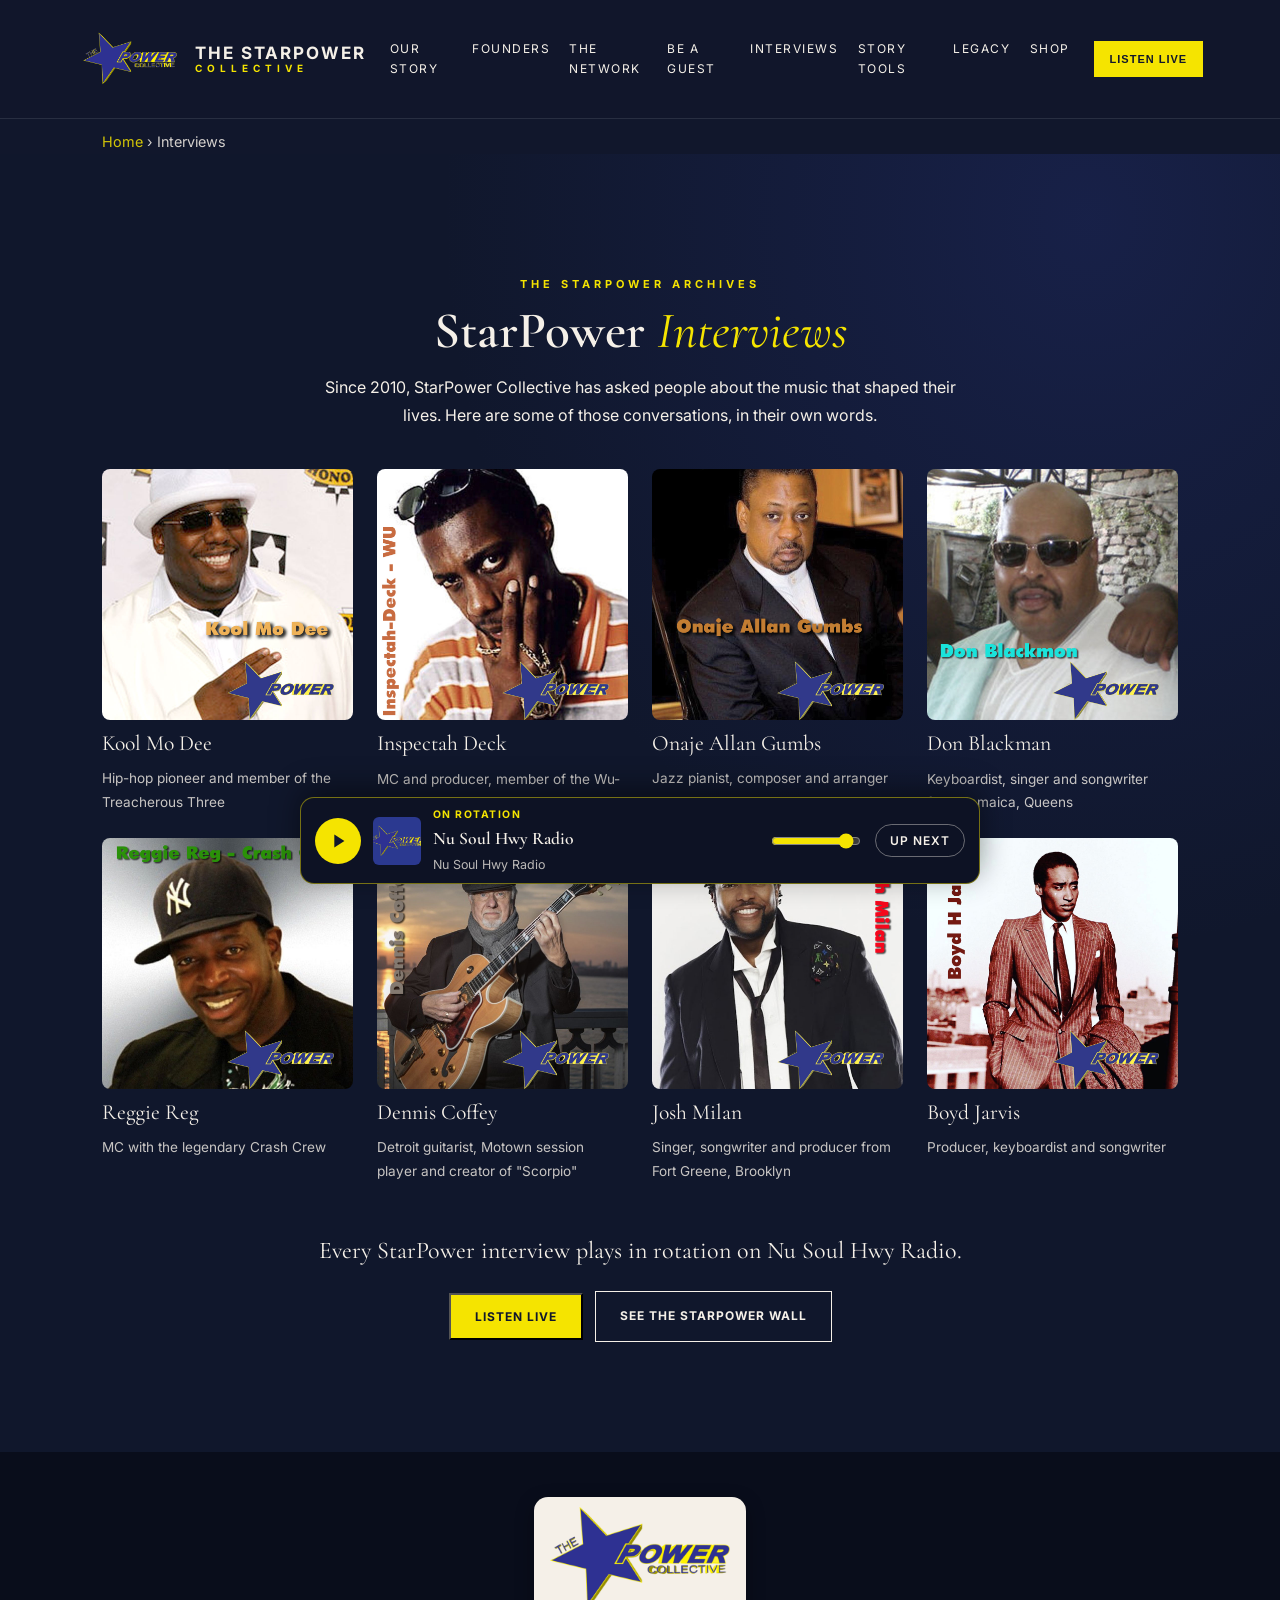
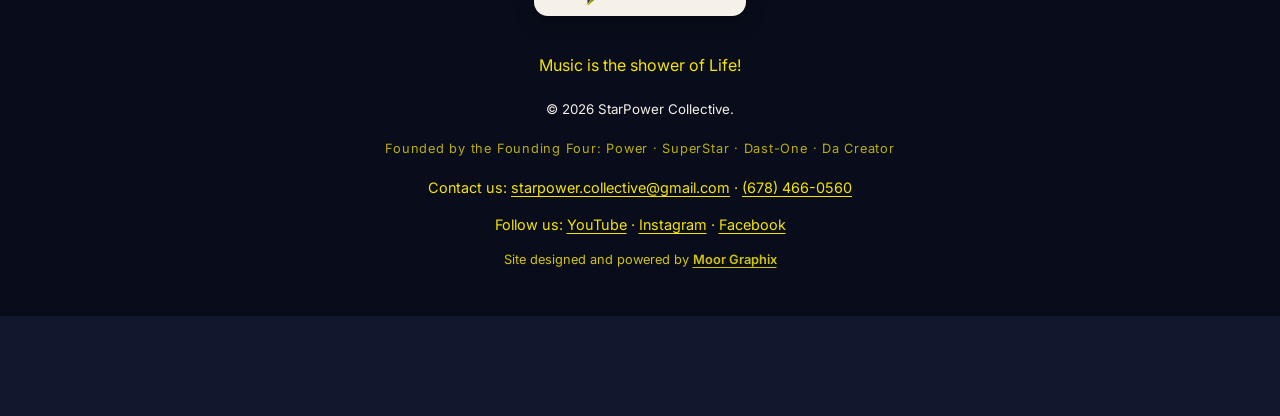
==== commit 66d536f2: "Add logo to footer" ====
--- a/interviews/index.html
+++ b/interviews/index.html
@@ -4,7 +4,7 @@
   <meta charset="UTF-8">
   <meta name="viewport" content="width=device-width, initial-scale=1">
   <title>Interviews | StarPower Collective</title>
-  <meta name="description" content="StarPower Collective interviews with Kool Mo Dee, Inspectah Deck, Dennis Coffey, Don Blackman, Onaje Allan Gumbs and more: the music that shaped their lives, in their own words.">
+  <meta name="description" content="Interviews with Kool Mo Dee, Inspectah Deck, Dennis Coffey, Don Blackman, Onaje Allan Gumbs and more on the music that shaped their lives.">
   <link rel="canonical" href="https://starpowercollective.com/interviews/">
   <meta name="robots" content="index, follow, max-image-preview:large">
   <meta name="theme-color" content="#11172c">
@@ -12,11 +12,12 @@
   <meta property="og:site_name" content="StarPower Collective">
   <meta property="og:url" content="https://starpowercollective.com/interviews/">
   <meta property="og:title" content="StarPower Collective Interviews">
-  <meta property="og:description" content="StarPower Collective interviews with Kool Mo Dee, Inspectah Deck, Dennis Coffey, Don Blackman, Onaje Allan Gumbs and more: the music that shaped their lives, in their own words.">
+  <meta property="og:description" content="Interviews with Kool Mo Dee, Inspectah Deck, Dennis Coffey, Don Blackman, Onaje Allan Gumbs and more on the music that shaped their lives.">
   <meta property="og:image" content="https://starpowercollective.com/images/og-image.jpg">
+  <meta property="og:image:alt" content="StarPower Collective Interviews">
   <meta name="twitter:card" content="summary_large_image">
   <meta name="twitter:title" content="StarPower Collective Interviews">
-  <meta name="twitter:description" content="StarPower Collective interviews with Kool Mo Dee, Inspectah Deck, Dennis Coffey, Don Blackman, Onaje Allan Gumbs and more: the music that shaped their lives, in their own words.">
+  <meta name="twitter:description" content="Interviews with Kool Mo Dee, Inspectah Deck, Dennis Coffey, Don Blackman, Onaje Allan Gumbs and more on the music that shaped their lives.">
   <meta name="twitter:image" content="https://starpowercollective.com/images/og-image.jpg">
   <link rel="icon" type="image/png" href="/images/starp.png">
   <link rel="apple-touch-icon" href="/images/starp.png">
@@ -34,7 +35,7 @@
       "@id": "https://starpowercollective.com/interviews/",
       "url": "https://starpowercollective.com/interviews/",
       "name": "StarPower Collective Interviews",
-      "description": "StarPower Collective interviews with Kool Mo Dee, Inspectah Deck, Dennis Coffey, Don Blackman, Onaje Allan Gumbs and more: the music that shaped their lives, in their own words.",
+      "description": "Interviews with Kool Mo Dee, Inspectah Deck, Dennis Coffey, Don Blackman, Onaje Allan Gumbs and more on the music that shaped their lives.",
       "isPartOf": {
         "@id": "https://starpowercollective.com/#website"
       }
@@ -187,7 +188,9 @@
     </section>
   </main>
   <footer class="footer">
-    <strong>STARPOWER COLLECTIVE</strong>
+    <a class="footer-logo" href="/" aria-label="StarPower Collective home">
+      <img src="/images/starpower-logo-footer.png" alt="The StarPower Collective logo" width="480" height="264" loading="lazy">
+    </a>
     <p>Music is the shower of Life!</p>
     <small>© <span id="year"></span> StarPower Collective.</small>
     <p class="founders-footer">Founded by the Founding Four: Power · SuperStar · Dast-One · Da Creator</p>
--- a/css/style.css
+++ b/css/style.css
@@ -2324,3 +2324,28 @@
 .wall-link-page:hover .wall-name, .wall-link-page:focus-visible .wall-name { color: var(--gold); }
 .wall-link-page:focus-visible { outline: 3px solid var(--gold); outline-offset: 4px; border-radius: 6px; }
 #interviews .wall-link a.btn-outline { color: var(--ivory); border-color: var(--ivory); margin-left: .5rem; }
+
+/* Wall: mark covers that have an interview page */
+.wall-link-page { position: relative; }
+.wall-badge {
+  display: inline-block;
+  background: var(--gold);
+  color: var(--navy);
+  font: 700 .68rem/1 var(--body);
+  letter-spacing: .08em;
+  text-transform: uppercase;
+  padding: .4rem .6rem;
+  border-radius: 999px;
+  white-space: nowrap;
+}
+.wall-link-page .wall-badge { align-self: center; margin-top: -.15rem; }
+.wall-link-page img { outline: 2px solid var(--gold); outline-offset: 3px; }
+.wall-link-page:hover .wall-badge, .wall-link-page:focus-visible .wall-badge { background: var(--ivory); }
+.wall-legend { max-width: 640px; margin: -1.5rem auto 2rem; font-size: .95rem; line-height: 1.8; }
+.wall-legend .wall-badge { margin-right: .35rem; vertical-align: middle; }
+.wall-legend a { color: var(--gold); text-decoration: underline; text-underline-offset: 3px; }
+
+/* Footer logo on an ivory badge so the navy lettering stays readable */
+.footer-logo { display: inline-block; background: var(--ivory); border-radius: 14px; padding: 10px 16px; margin-bottom: .75rem; box-shadow: 0 6px 18px rgba(0, 0, 0, .35); }
+.footer-logo img { display: block; width: 180px; height: auto; }
+.footer-logo:focus-visible { outline: 3px solid var(--gold); outline-offset: 3px; }
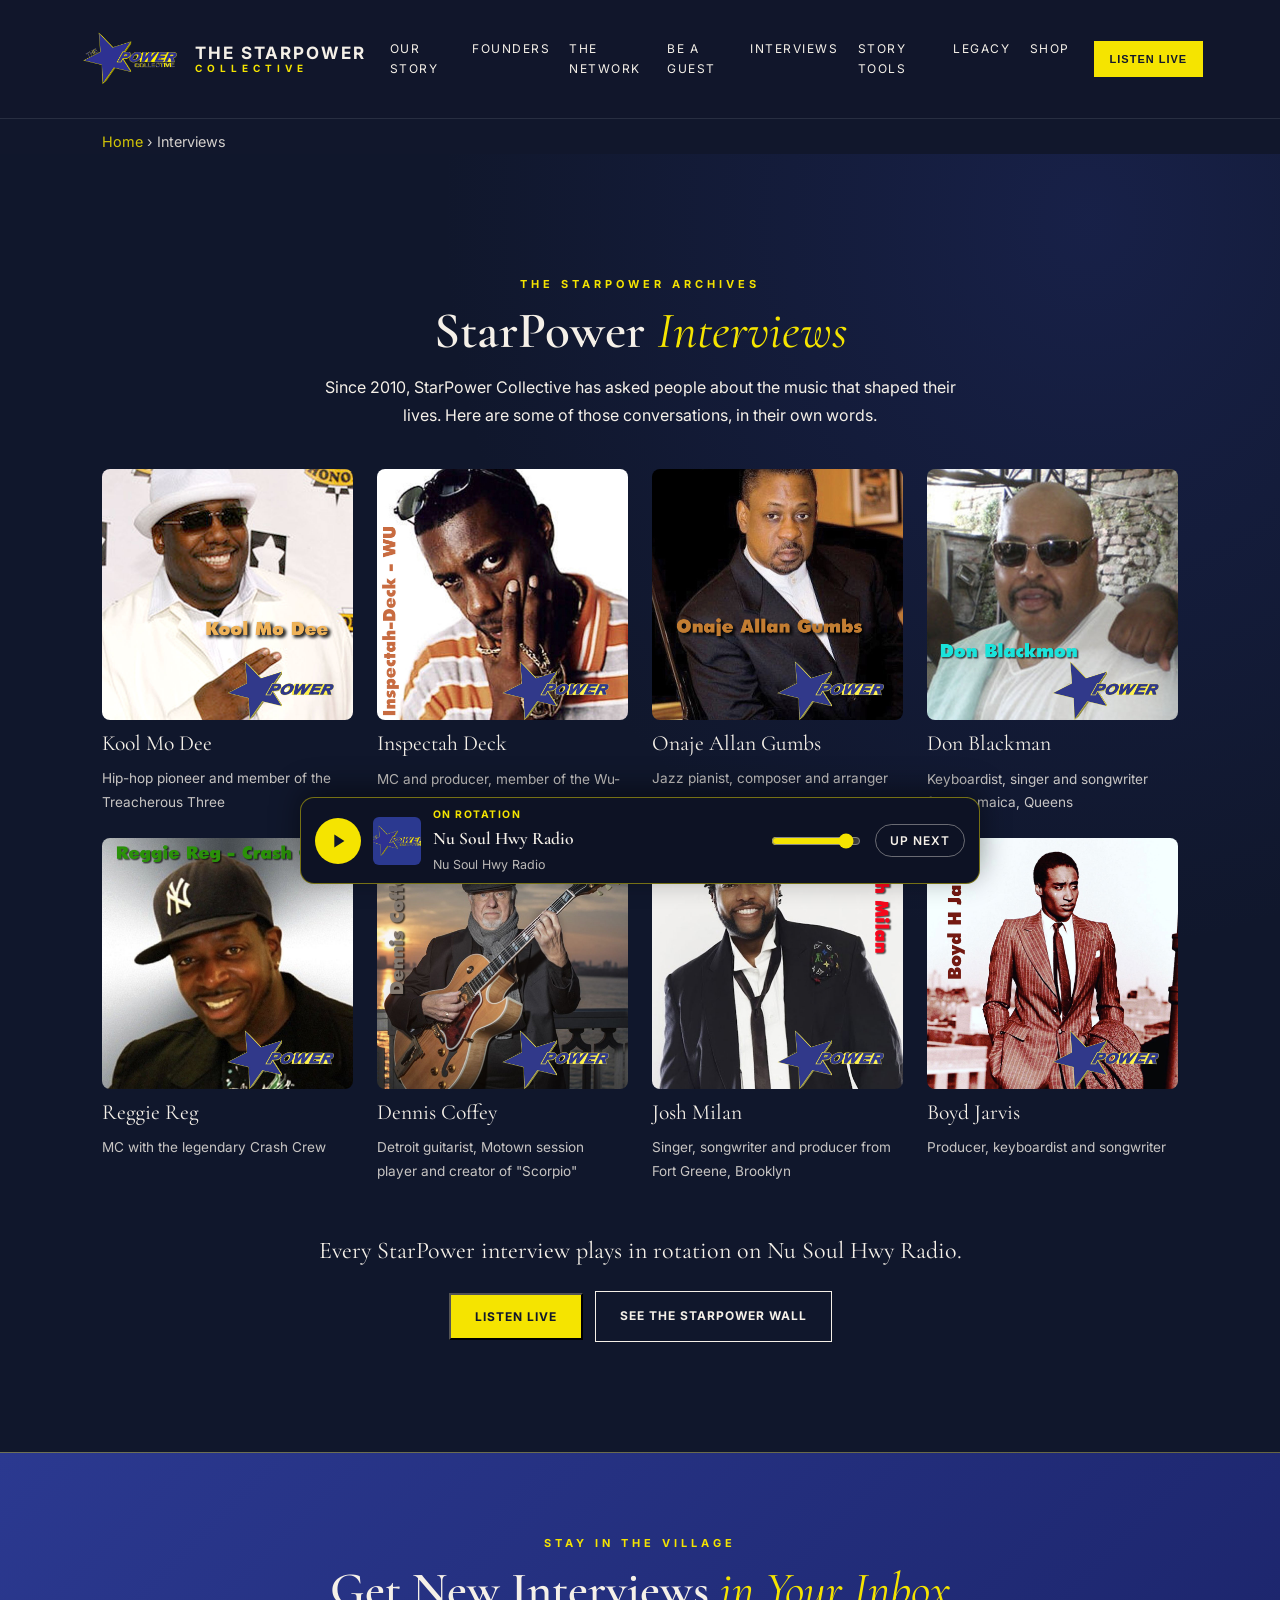
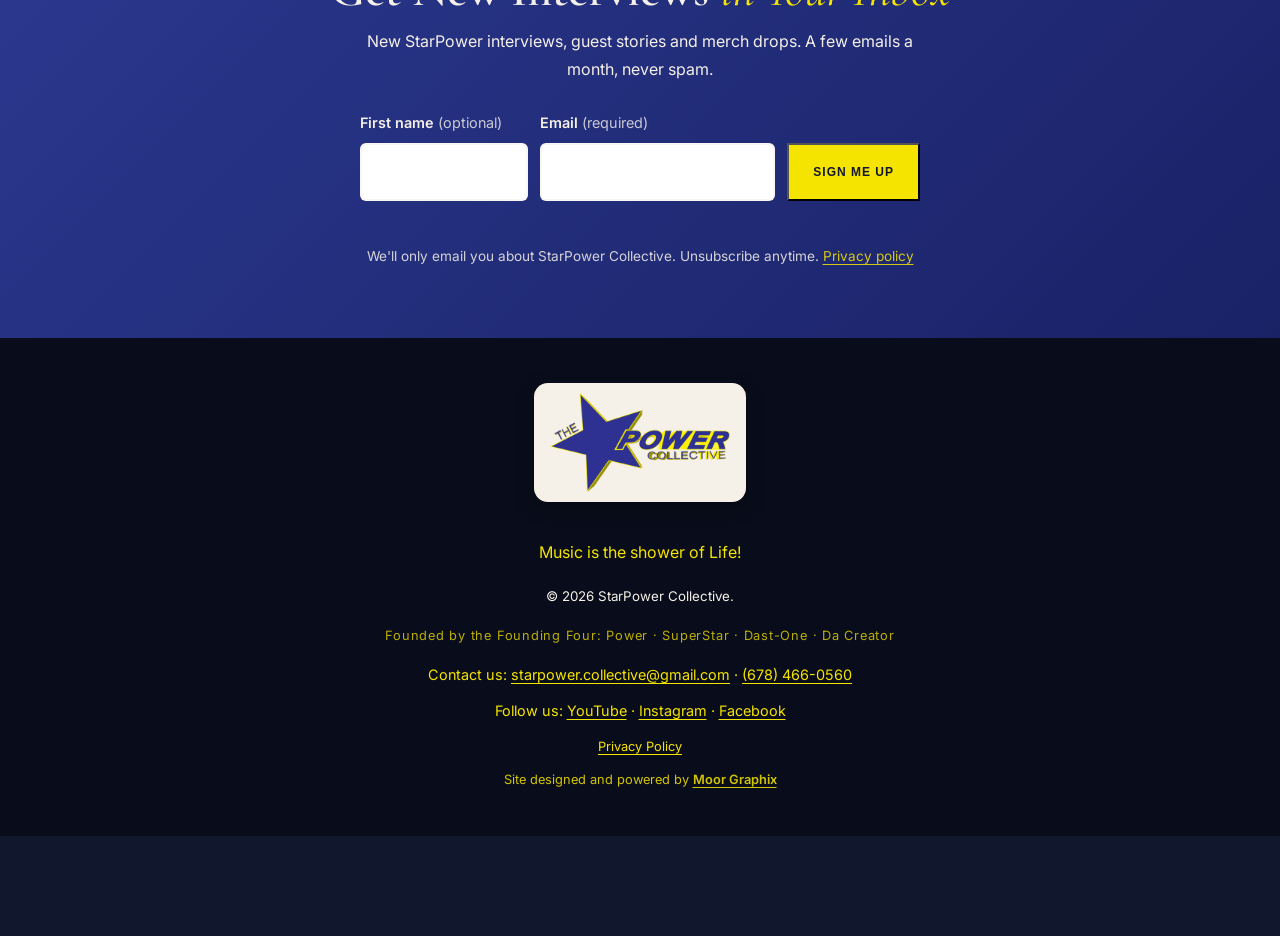
==== commit 6d273df7: "Turn on Cloudflare Web Analytics" ====
--- a/interviews/index.html
+++ b/interviews/index.html
@@ -187,6 +187,29 @@
       </div>
     </section>
   </main>
+  <section class="signup-band" aria-labelledby="signup-title">
+    <div class="signup-inner">
+      <p class="eyebrow">STAY IN THE VILLAGE</p>
+      <h2 id="signup-title">Get New Interviews <em>in Your Inbox</em></h2>
+      <p class="signup-lead">New StarPower interviews, guest stories and merch drops. A few emails a month, never spam.</p>
+      <!-- Signups go to the same Formspree account as guest applications, labeled "Newsletter Signup".
+           To use a separate list later, replace the address in action="" with your new Formspree form. -->
+      <form class="signup-form" action="https://formspree.io/f/xjyynkyo" method="POST" novalidate>
+        <input type="hidden" name="source" value="Newsletter">
+        <input type="hidden" name="_subject" value="Newsletter Signup: StarPower Collective">
+        <div class="signup-hp" aria-hidden="true"><label>Leave empty <input type="text" name="_gotcha" tabindex="-1" autocomplete="off"></label></div>
+        <div class="signup-fields">
+          <label class="signup-label" for="sub-name">First name <span>(optional)</span></label>
+          <input id="sub-name" type="text" name="first_name" autocomplete="given-name">
+          <label class="signup-label" for="sub-email">Email <span>(required)</span></label>
+          <input id="sub-email" type="email" name="email" autocomplete="email" required>
+          <button class="btn btn-gold" type="submit">Sign Me Up</button>
+        </div>
+        <p class="signup-status" role="status" aria-live="polite"></p>
+        <p class="signup-privacy">We'll only email you about StarPower Collective. Unsubscribe anytime. <a href="/privacy/">Privacy policy</a></p>
+      </form>
+    </div>
+  </section>
   <footer class="footer">
     <a class="footer-logo" href="/" aria-label="StarPower Collective home">
       <img src="/images/starpower-logo-footer.png" alt="The StarPower Collective logo" width="480" height="264" loading="lazy">
@@ -200,6 +223,7 @@
       <a href="https://www.instagram.com/starpower.collective_inc/" target="_blank" rel="noopener">Instagram</a> ·
       <a href="https://www.facebook.com/starpower.collective" target="_blank" rel="noopener">Facebook</a>
     </p>
+    <p class="footer-legal"><a href="/privacy/">Privacy Policy</a></p>
     <p class="footer-credit">Site designed and powered by <a href="https://moorgraphix.com" target="_blank" rel="noopener">Moor Graphix</a></p>
   </footer>
   <aside class="np-bar" id="np-bar" aria-label="Nu Soul Hwy Radio player">
@@ -241,5 +265,6 @@
     })();
   </script>
   <script src="/js/radio-player.js" defer></script>
+  <script src="/js/site-extras.js" defer></script>
 </body>
 </html>
--- a/css/style.css
+++ b/css/style.css
@@ -2349,3 +2349,41 @@
 .footer-logo { display: inline-block; background: var(--ivory); border-radius: 14px; padding: 10px 16px; margin-bottom: .75rem; box-shadow: 0 6px 18px rgba(0, 0, 0, .35); }
 .footer-logo img { display: block; width: 180px; height: auto; }
 .footer-logo:focus-visible { outline: 3px solid var(--gold); outline-offset: 3px; }
+
+/* ===== Newsletter signup band ===== */
+.signup-band { background: linear-gradient(135deg, var(--royal), #1a2266); color: var(--ivory); padding: 70px 8%; text-align: center; border-top: 1px solid rgba(245, 228, 0, .35); }
+.signup-inner { max-width: 760px; margin: 0 auto; }
+.signup-band .eyebrow { color: var(--gold); }
+.signup-band h2 { font-family: var(--heading); font-size: clamp(2rem, 5vw, 3rem); line-height: 1.1; margin: .25rem 0 .75rem; color: var(--ivory); }
+.signup-band h2 em { color: var(--gold); }
+.signup-lead { margin: 0 auto 1.75rem; max-width: 560px; line-height: 1.7; }
+.signup-fields { display: grid; gap: .5rem; text-align: left; max-width: 560px; margin: 0 auto; }
+@media (min-width: 720px) {
+  .signup-fields { grid-template-columns: 1fr 1.4fr auto; grid-template-rows: auto auto; column-gap: .75rem; align-items: end; }
+  .signup-fields .signup-label:nth-of-type(1) { grid-column: 1; grid-row: 1; }
+  .signup-fields input[name="first_name"] { grid-column: 1; grid-row: 2; }
+  .signup-fields .signup-label:nth-of-type(2) { grid-column: 2; grid-row: 1; }
+  .signup-fields input[name="email"] { grid-column: 2; grid-row: 2; }
+  .signup-fields button { grid-column: 3; grid-row: 2; }
+}
+.signup-label { font-weight: 600; font-size: .9rem; }
+.signup-label span { font-weight: 400; opacity: .8; }
+.signup-fields input { font: inherit; font-size: 1.05rem; padding: .8rem .9rem; border: 2px solid rgba(245, 240, 232, .5); border-radius: 6px; background: #fff; color: #11172c; width: 100%; }
+.signup-fields input[aria-invalid="true"] { border-color: #ff8a8a; }
+.signup-fields button { min-height: 50px; white-space: nowrap; }
+.signup-status { min-height: 1.5em; margin: 1rem 0 .25rem; font-weight: 600; }
+.signup-privacy { font-size: .85rem; opacity: .85; margin: 0; }
+.signup-privacy a, .footer-legal a { color: var(--gold); text-decoration: underline; text-underline-offset: 3px; }
+.signup-hp { position: absolute; left: -9999px; width: 1px; height: 1px; overflow: hidden; }
+.signup-fields input:focus-visible, .signup-fields button:focus-visible { outline: 3px solid var(--gold); outline-offset: 2px; }
+.footer-legal { font-size: .8rem; margin: .75rem 0 0; text-align: center; }
+
+/* ===== Privacy page ===== */
+.legal-page { max-width: 760px; margin: 0 auto; font-size: 1.05rem; line-height: 1.8; }
+.legal-page h1 { font-family: var(--heading); font-size: clamp(2.2rem, 5vw, 3.2rem); color: var(--ivory); margin: 0 0 .5rem; }
+.legal-page h2 { font-family: var(--heading); color: var(--gold); font-size: 1.6rem; margin: 2rem 0 .5rem; }
+.legal-page a { color: var(--gold); }
+.legal-updated { opacity: .8; font-size: .9rem; }
+.signup-fields[hidden] { display: none; }
+.signup-fields button { min-height: 0; height: 100%; align-self: stretch; }
+@media (max-width: 719px) { .signup-fields button { min-height: 52px; } }
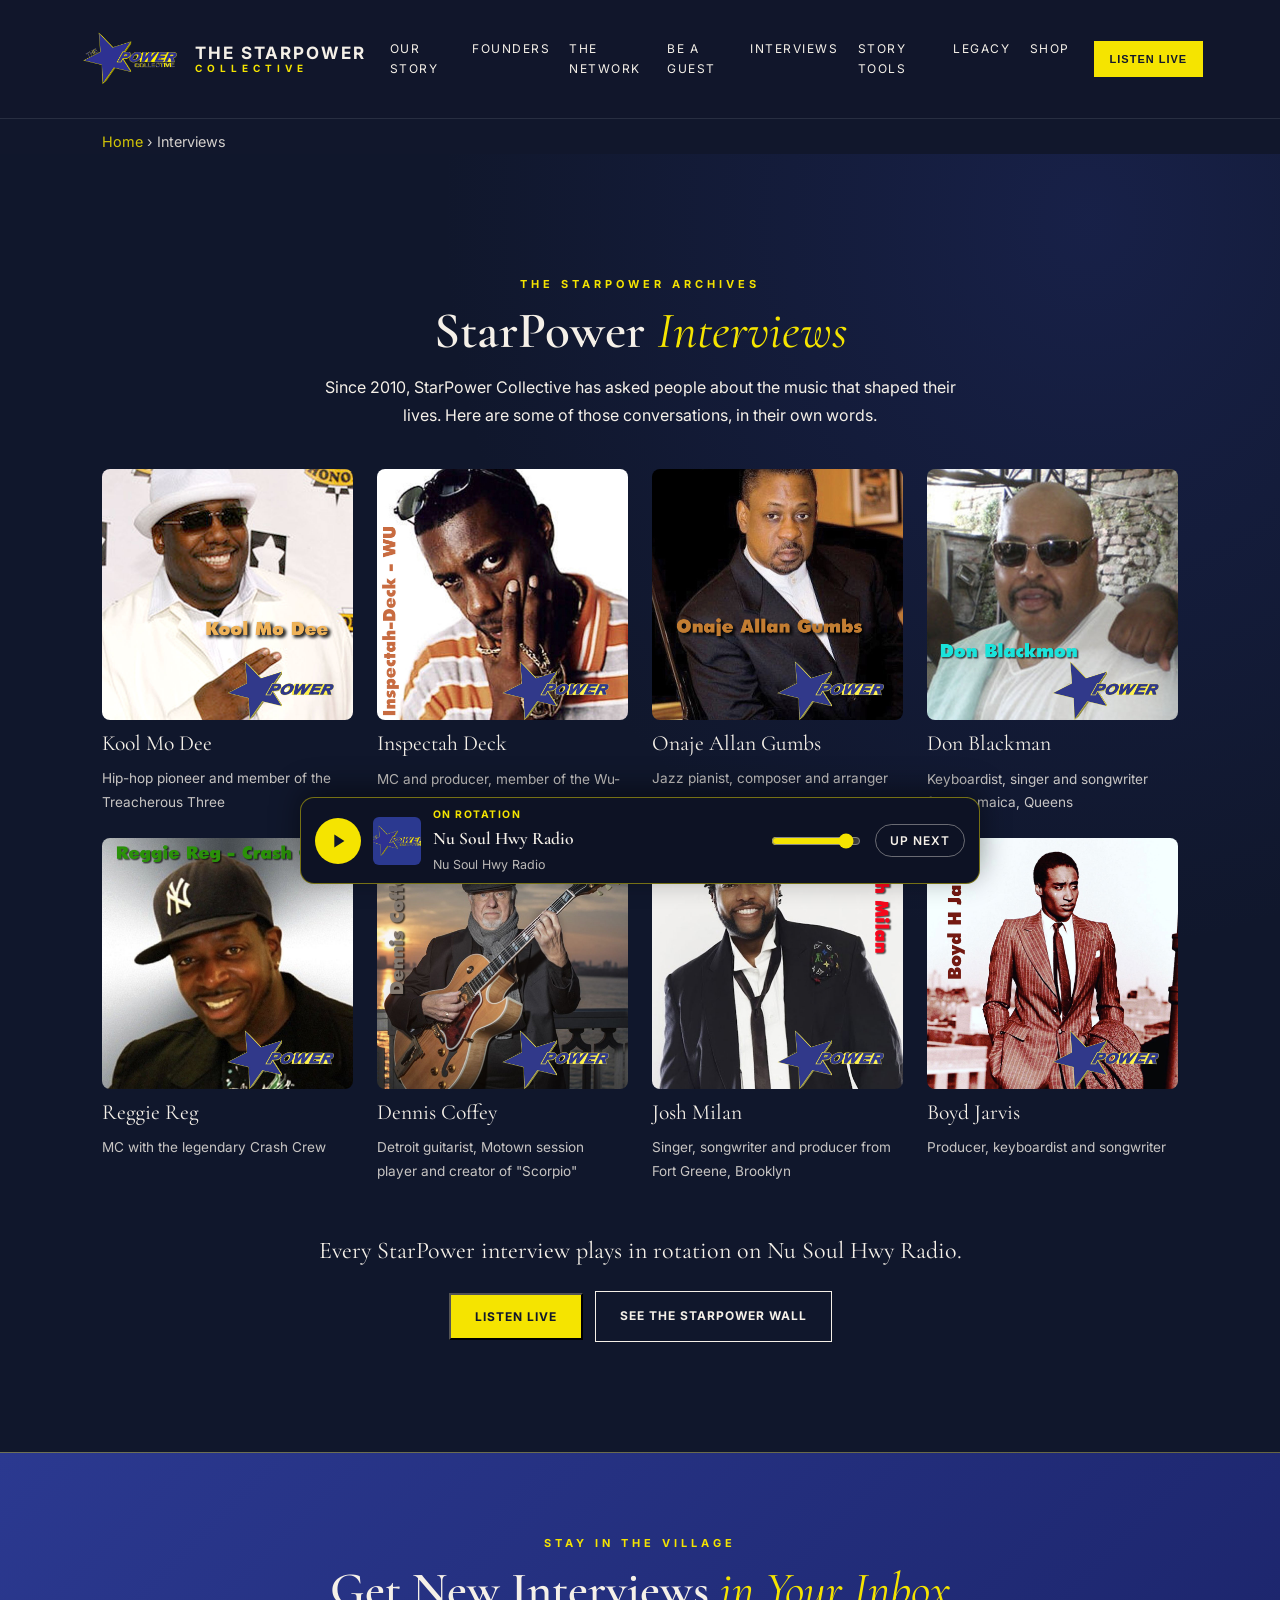
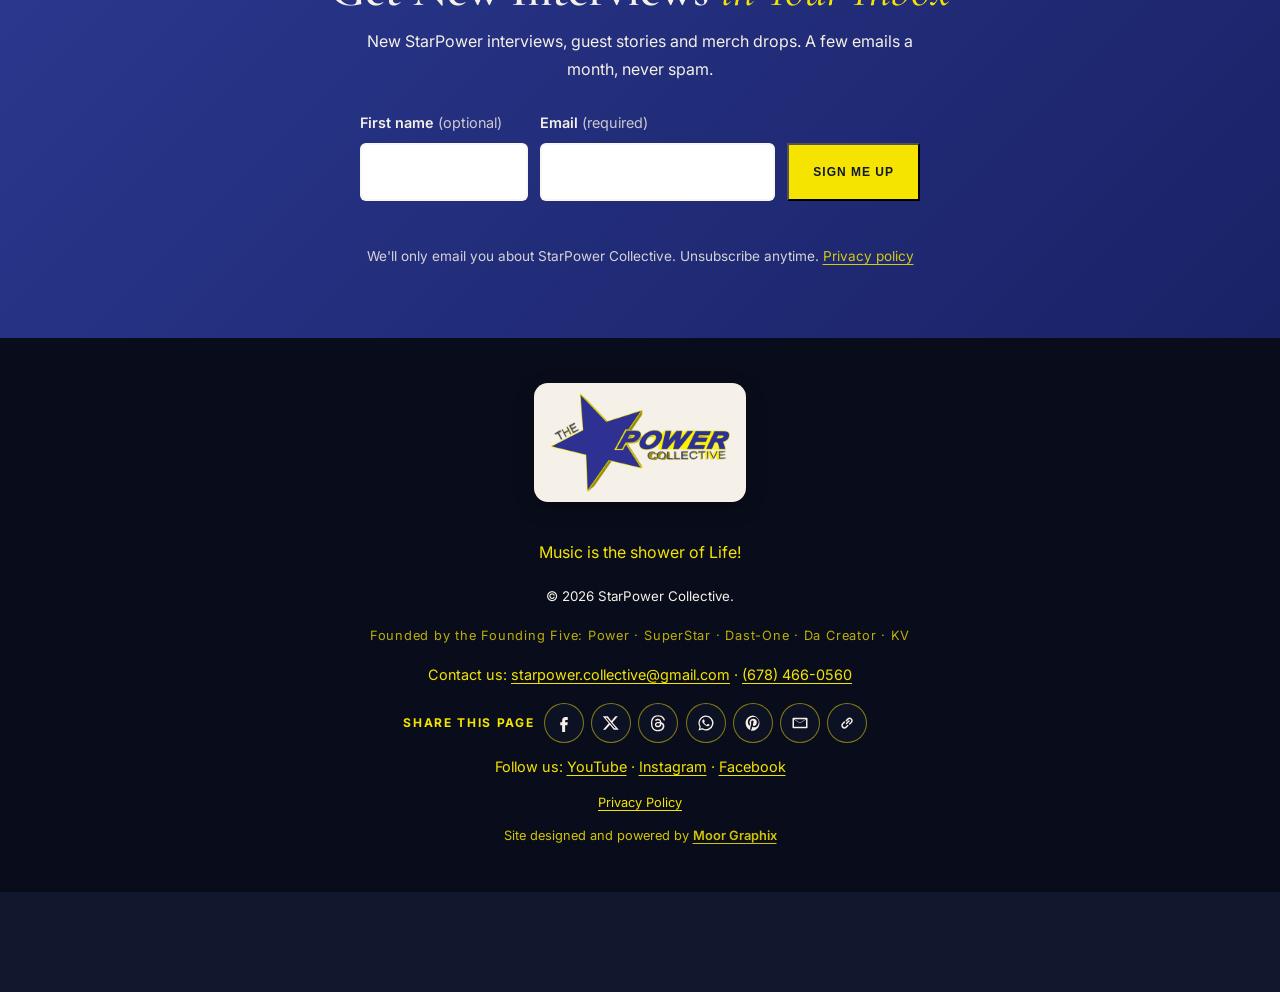
==== commit 936e9bc5: "commit all" ====
--- a/interviews/index.html
+++ b/interviews/index.html
@@ -216,8 +216,9 @@
     </a>
     <p>Music is the shower of Life!</p>
     <small>© <span id="year"></span> StarPower Collective.</small>
-    <p class="founders-footer">Founded by the Founding Four: Power · SuperStar · Dast-One · Da Creator</p>
+    <p class="founders-footer">Founded by the Founding Five: Power · SuperStar · Dast-One · Da Creator · KV</p>
     <p class="footer-contact">Contact us: <a href="mailto:starpower.collective@gmail.com">starpower.collective@gmail.com</a> · <a href="tel:+16784660560">(678) 466-0560</a></p>
+    <div class="share" data-share-label="Share this page"></div>
     <p class="footer-social">Follow us:
       <a href="https://www.youtube.com/@StarPowerCollective" target="_blank" rel="noopener">YouTube</a> ·
       <a href="https://www.instagram.com/starpower.collective_inc/" target="_blank" rel="noopener">Instagram</a> ·
--- a/css/style.css
+++ b/css/style.css
@@ -2387,3 +2387,28 @@
 .signup-fields[hidden] { display: none; }
 .signup-fields button { min-height: 0; height: 100%; align-self: stretch; }
 @media (max-width: 719px) { .signup-fields button { min-height: 52px; } }
+
+/* ===== Share buttons ===== */
+.share { display: flex; flex-wrap: wrap; align-items: center; gap: .6rem; margin: 1.25rem 0 0; }
+.share-label { font-size: .75rem; font-weight: 700; letter-spacing: .14em; text-transform: uppercase; color: var(--gold); }
+.share-list { list-style: none; display: flex; flex-wrap: wrap; gap: .45rem; margin: 0; padding: 0; }
+.share-btn { display: inline-flex; align-items: center; justify-content: center; gap: .4rem; min-width: 40px; height: 40px; padding: 0 .55rem; border-radius: 999px; border: 1px solid rgba(245, 228, 0, .5); background: rgba(17, 23, 44, .55); color: var(--ivory); cursor: pointer; font: 600 .8rem var(--body); text-decoration: none; transition: background .15s ease, color .15s ease; }
+.share-btn svg { width: 18px; height: 18px; fill: currentColor; }
+.share-btn:hover, .share-btn:focus-visible { background: var(--gold); color: var(--navy); border-color: var(--gold); }
+.share-btn:focus-visible { outline: 3px solid var(--ivory); outline-offset: 2px; }
+.share-more { padding: 0 .85rem; }
+.share-status { font-size: .85rem; color: var(--gold); min-height: 1em; }
+.share--center { justify-content: center; }
+.shop-card .share { margin-top: 1rem; }
+.shop-card .share-label { width: 100%; }
+.footer .share { justify-content: center; margin: 1rem 0 .25rem; }
+@media (prefers-reduced-motion: reduce) { .share-btn { transition: none; } }
+.shop-card .share-list { gap: .3rem; }
+.shop-card .share-btn { min-width: 34px; height: 34px; padding: 0 .4rem; }
+.shop-card .share-btn svg { width: 16px; height: 16px; }
+
+/* Founders: 5 cards, last row centered */
+@media (min-width: 600px) {
+  .founders-grid { display: flex; flex-wrap: wrap; justify-content: center; }
+  .founders-grid > .founders-card { flex: 0 1 calc(50% - .75rem); }
+}
